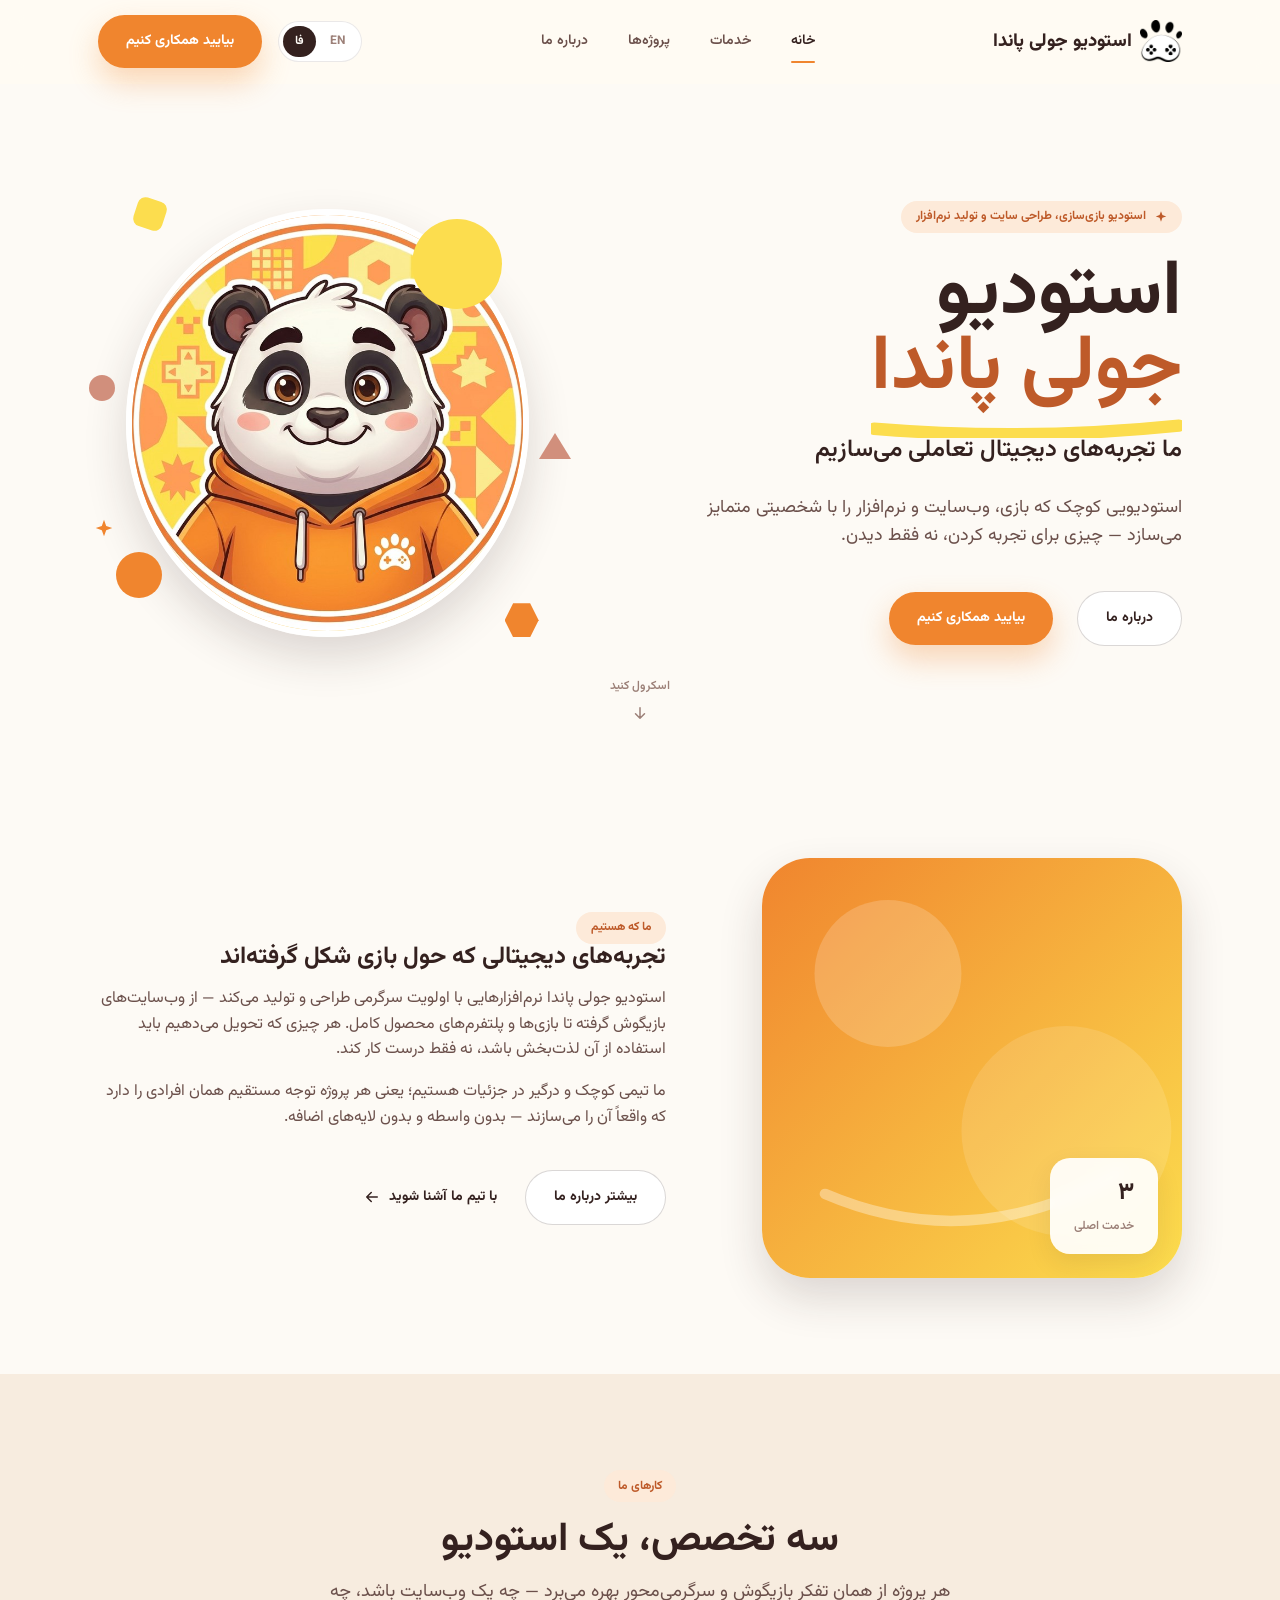
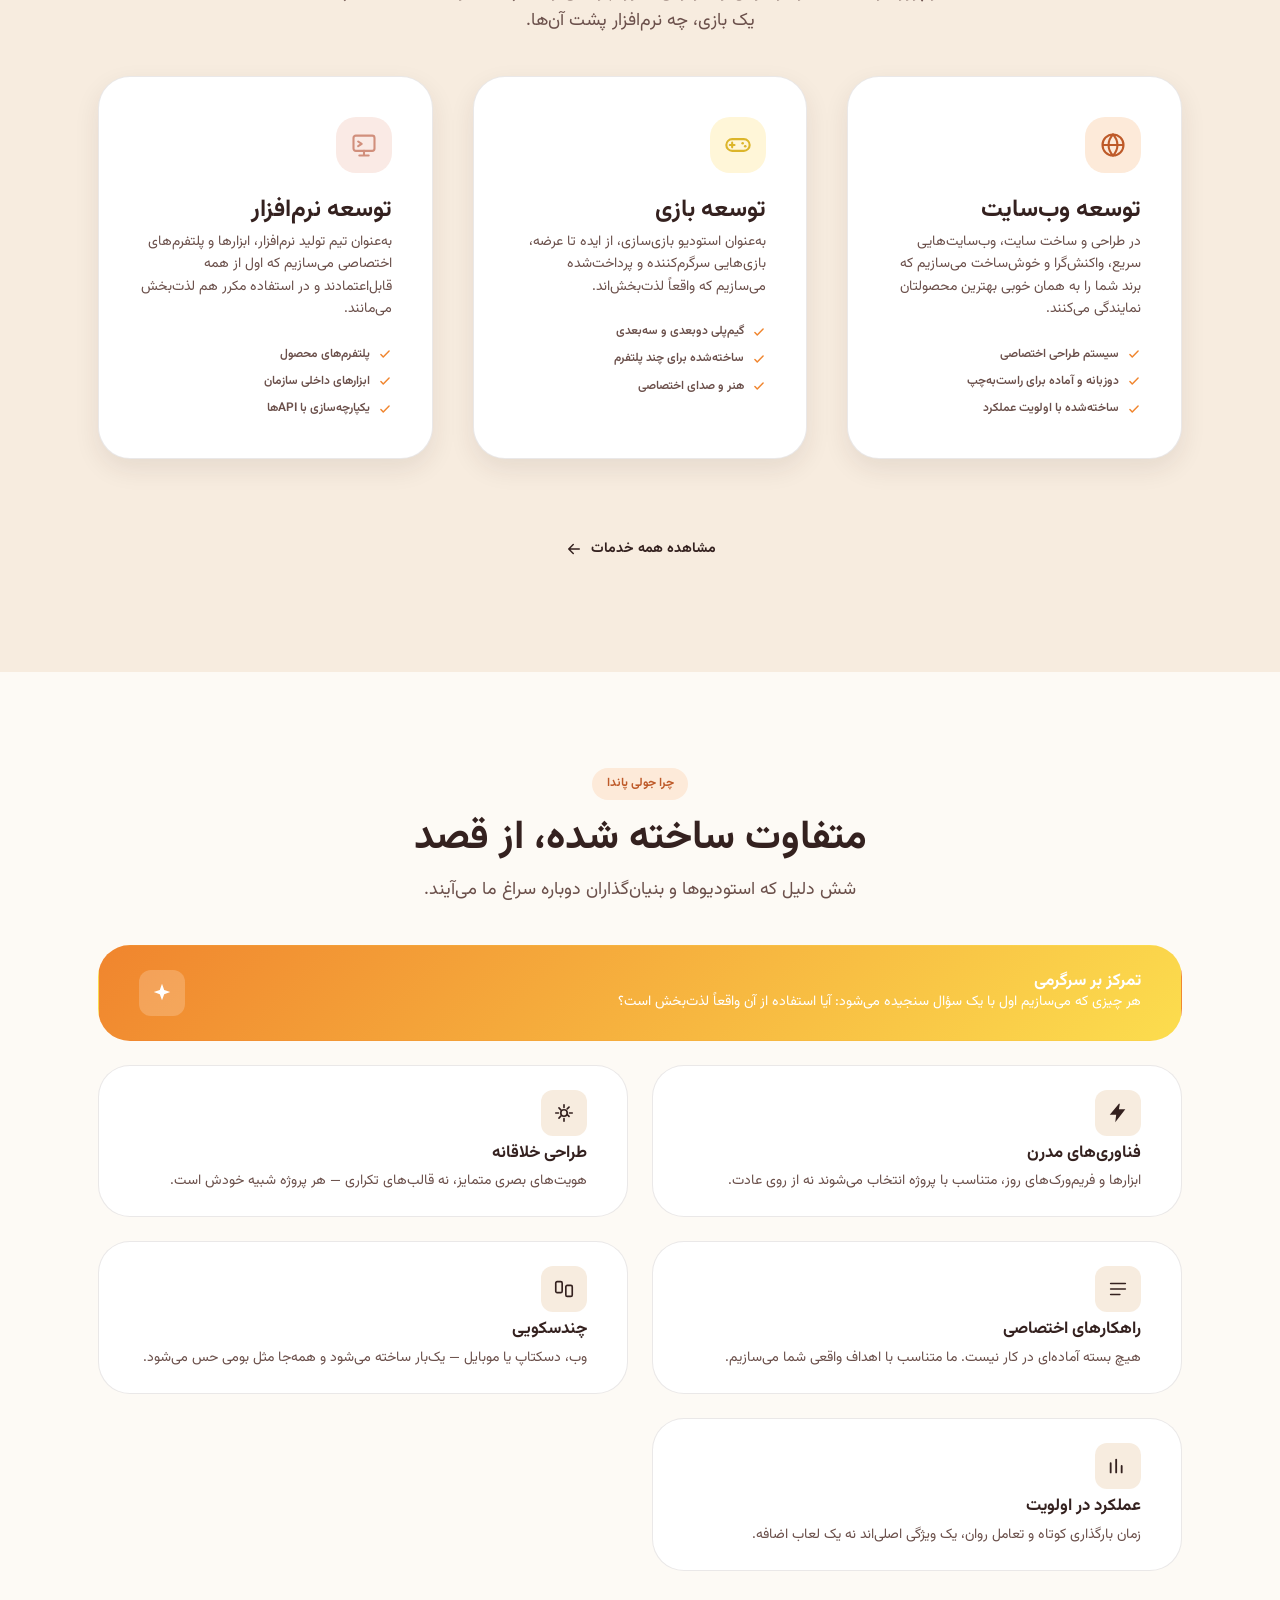
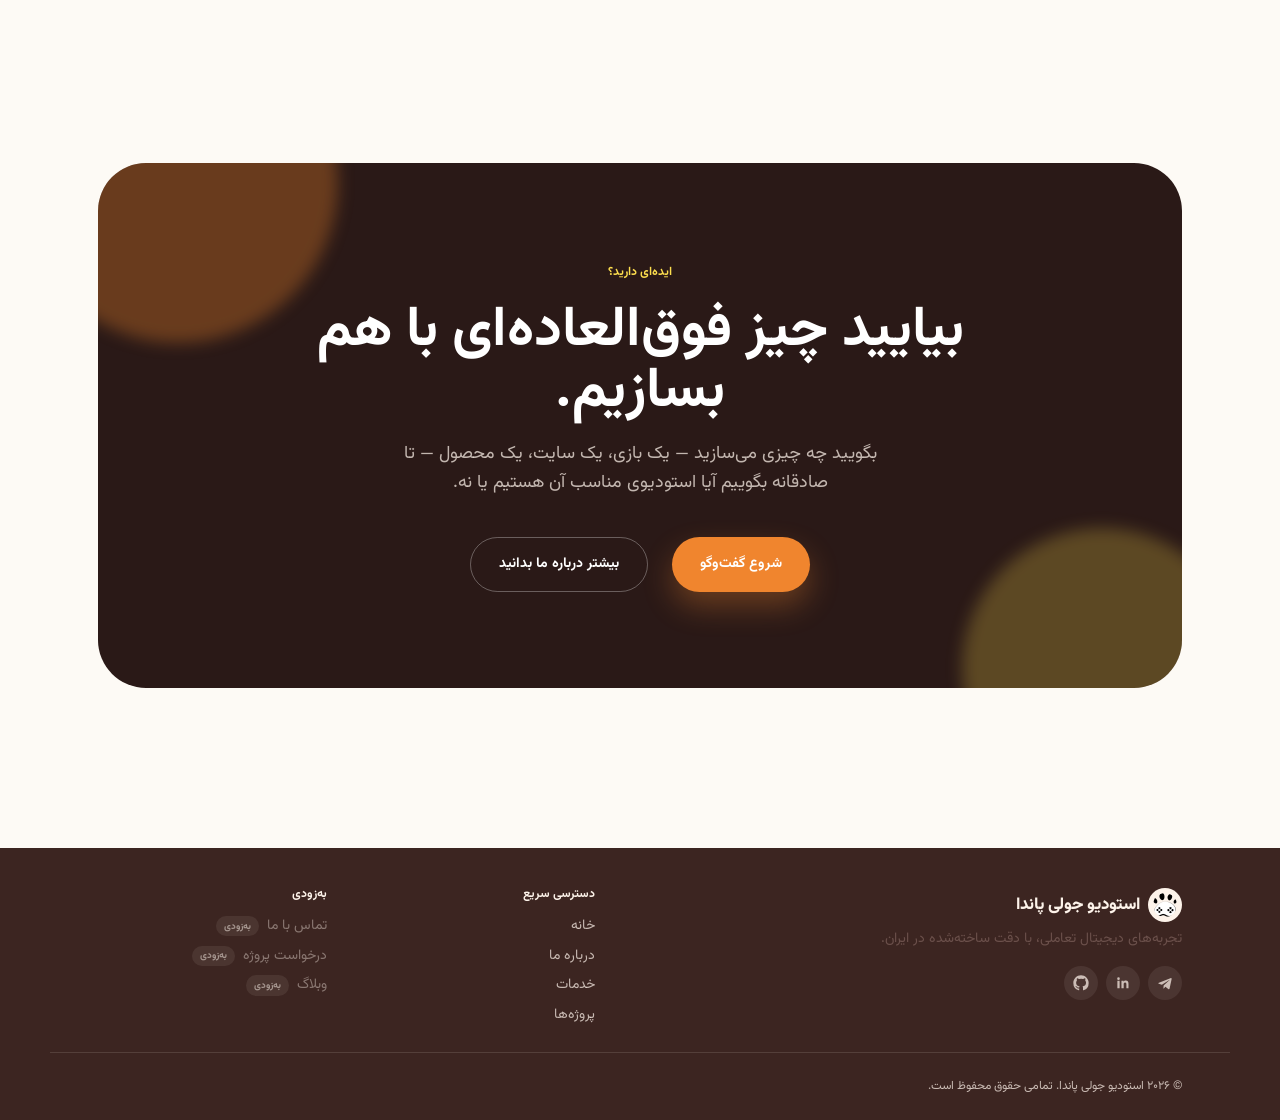
==== fa/index.html @ 194af4f0 "feat(seo): add crawlable Persian (/fa/) pages, bilingual keywords, and updated sitemap - Generate st" ====
<!DOCTYPE html>

<html dir="rtl" lang="fa">
<head>
<meta charset="utf-8"/>
<meta content="width=device-width, initial-scale=1.0" name="viewport"/>
<title>استودیو جولی پاندا — استودیو بازی‌سازی، طراحی سایت و تولید نرم‌افزار</title>
<meta content="استودیو جولی پاندا یک استودیوی خلاق بازی‌سازی و تولید نرم‌افزار است که بازی‌های HTML5، تبلیغات قابل‌بازی، وب‌سایت و نرم‌افزارهای سرگرمی‌محور می‌سازد." name="description"/>
<meta content="استودیو جولی پاندا, جولی پاندا, استودیو بازی‌سازی, طراحی سایت, ساخت سایت, تولید نرم‌افزار, تبلیغات قابل‌بازی, بازی‌های HTML5, نرم‌افزار سرگرمی, Jolly Panda Studio, Game Development Studio, Website Development, Software Development" name="keywords"/>
<meta content="#fffbf3" name="theme-color"/>
<meta content="index, follow, max-image-preview:large" name="robots"/>
<meta content="Jolly Panda Studio" name="author"/>
<!-- Open Graph -->
<meta content="استودیو جولی پاندا — استودیو بازی‌سازی، طراحی سایت و تولید نرم‌افزار" property="og:title"/>
<meta content="بازی‌های HTML5، تبلیغات قابل‌بازی، وب‌سایت و نرم‌افزارهای سرگرمی‌محور می‌سازیم." property="og:description"/>
<meta content="website" property="og:type"/>
<meta content="https://jollypanda.ir/fa/" property="og:url"/>
<meta content="Jolly Panda Studio" property="og:site_name"/>
<meta content="fa_IR" property="og:locale"/>
<meta content="en_US" property="og:locale:alternate"/>
<meta content="https://jollypanda.ir/assets/social/og-image.png" property="og:image"/>
<meta content="1200" property="og:image:width"/>
<meta content="630" property="og:image:height"/>
<meta content="استودیو جولی پاندا — بازی‌سازی، طراحی سایت و تولید نرم‌افزار" property="og:image:alt"/>
<!-- Twitter / X Card -->
<meta content="summary_large_image" name="twitter:card"/>
<meta content="استودیو جولی پاندا — استودیو بازی‌سازی، طراحی سایت و تولید نرم‌افزار" name="twitter:title"/>
<meta content="بازی‌های HTML5، تبلیغات قابل‌بازی، وب‌سایت و نرم‌افزارهای سرگرمی‌محور می‌سازیم." name="twitter:description"/>
<meta content="https://jollypanda.ir/assets/social/twitter-card.png" name="twitter:image"/>
<meta content="استودیو جولی پاندا — بازی‌سازی، طراحی سایت و تولید نرم‌افزار" name="twitter:image:alt"/>
<!-- Favicons — generated from the official brand icon (assets/logo/jolly-panda-paw-icon.png) -->
<link href="../assets/logo/favicon.ico" rel="icon" sizes="any"/>
<link href="../assets/logo/favicon.svg" rel="icon" type="image/svg+xml"/>
<link href="../assets/logo/favicon-32.png" rel="icon" sizes="32x32" type="image/png"/>
<link href="../assets/logo/favicon-16.png" rel="icon" sizes="16x16" type="image/png"/>
<link href="../assets/logo/apple-touch-icon-180.png" rel="apple-touch-icon"/>
<link href="../assets/logo/android-chrome-192x192.png" rel="icon" sizes="192x192" type="image/png"/>
<link href="../assets/logo/android-chrome-512x512.png" rel="icon" sizes="512x512" type="image/png"/>
<link href="../manifest.json" rel="manifest"/>
<meta content="/browserconfig.xml" name="msapplication-config"/>
<meta content="Jolly Panda" name="apple-mobile-web-app-title"/>
<meta content="yes" name="mobile-web-app-capable"/>
<link href="https://jollypanda.ir/fa/" rel="canonical"/><link href="https://jollypanda.ir/" hreflang="en" rel="alternate"/><link href="https://jollypanda.ir/fa/" hreflang="fa" rel="alternate"/><link href="https://jollypanda.ir/" hreflang="x-default" rel="alternate"/>
<!-- Fonts: Inter (Latin) + Vazirmatn (Persian) -->
<link href="https://fonts.googleapis.com" rel="preconnect"/>
<link crossorigin="" href="https://fonts.gstatic.com" rel="preconnect"/>
<link href="https://fonts.googleapis.com/css2?family=Inter:wght@400;500;600;700;800;900&amp;family=Vazirmatn:wght@400;500;600;700;800&amp;display=swap" rel="stylesheet"/>
<link href="../css/variables.css" rel="stylesheet"/>
<link href="../css/style.css" rel="stylesheet"/>
<link href="../css/responsive.css" rel="stylesheet"/>
<!-- Structured Data (JSON-LD) -->
<script type="application/ld+json">{
  "@context": "https://schema.org",
  "@graph": [
    {
      "@type": "Organization",
      "@id": "https://jollypanda.ir/#organization",
      "name": "Jolly Panda Studio",
      "alternateName": "Jolly Panda",
      "url": "https://jollypanda.ir/",
      "logo": {
        "@type": "ImageObject",
        "url": "https://jollypanda.ir/assets/logo/jolly-panda-paw-icon.png"
      },
      "image": "https://jollypanda.ir/assets/social/og-image.png",
      "description": "Jolly Panda Studio is a creative game development and software studio building HTML5 games, playable ads, websites and entertainment software.",
      "keywords": "Game Development Studio, Website Development, Software Development, HTML5 Games, Playable Ads, استودیو بازی‌سازی, تولید نرم‌افزار, طراحی سایت, ساخت سایت",
      "founder": {
        "@id": "https://jollypanda.ir/#founder"
      }
    },
    {
      "@type": "WebSite",
      "@id": "https://jollypanda.ir/#website",
      "url": "https://jollypanda.ir/",
      "name": "Jolly Panda Studio",
      "publisher": {
        "@id": "https://jollypanda.ir/#organization"
      },
      "inLanguage": [
        "en",
        "fa"
      ],
      "keywords": "Game Development Studio, Website Development, Software Development, استودیو بازی‌سازی, تولید نرم‌افزار, طراحی سایت"
    },
    {
      "@type": "Person",
      "@id": "https://jollypanda.ir/#founder",
      "name": "Usef Farahmand",
      "jobTitle": "CEO & Founder",
      "url": "https://www.useffarahmand.com",
      "sameAs": [
        "https://www.linkedin.com/in/useffarahmand/"
      ],
      "worksFor": {
        "@id": "https://jollypanda.ir/#organization"
      }
    },
    {
      "@type": "WebPage",
      "@id": "https://jollypanda.ir/fa/#webpage",
      "url": "https://jollypanda.ir/fa/",
      "name": "استودیو جولی پاندا — استودیو بازی‌سازی، طراحی سایت و تولید نرم‌افزار",
      "isPartOf": {
        "@id": "https://jollypanda.ir/#website"
      },
      "about": {
        "@id": "https://jollypanda.ir/#organization"
      },
      "inLanguage": "fa"
    },
    {
      "@type": "BreadcrumbList",
      "@id": "https://jollypanda.ir/fa/#breadcrumb",
      "itemListElement": [
        {
          "@type": "ListItem",
          "position": 1,
          "name": "خانه",
          "item": "https://jollypanda.ir/fa/"
        }
      ]
    }
  ]
}</script>
</head>
<body dir="rtl">
<a class="skip-link" data-i18n="nav.skip" href="#main">رفتن به محتوای اصلی</a>
<!-- ============ HEADER / NAV ============ -->
<header class="site-header" id="siteHeader">
<div class="container nav">
<a aria-label="Jolly Panda Studio home" class="brand" href="index.html">
<img alt="" class="brand__mark" height="42" src="../assets/logo/logo-nav-96.png" width="42"/>
<span data-i18n="brand.name">استودیو جولی پاندا</span>
</a>
<button aria-controls="navLinks" aria-expanded="false" aria-label="Toggle menu" class="nav-toggle" id="navToggle">
<span></span><span></span><span></span>
</button>
<nav class="nav__links" id="navLinks">
<a class="nav__link is-active" data-i18n="nav.home" href="index.html">خانه</a>
<a class="nav__link" data-i18n="nav.services" href="services.html">خدمات</a>
<a class="nav__link" data-i18n="nav.projects" href="projects.html">پروژه‌ها</a>
<a class="nav__link" data-i18n="nav.about" href="about.html">درباره ما</a>
<a class="btn btn-primary nav__mobile-cta" data-i18n="nav.cta" href="#cta">بیایید همکاری کنیم</a>
</nav>
<div class="nav__actions">
<div aria-label="Language switch" class="lang-switch" role="group">
<button class="lang-switch__btn" data-lang="en" type="button">EN</button>
<button class="lang-switch__btn" data-lang="fa" type="button">فا</button>
</div>
<a class="btn btn-primary" data-i18n="nav.cta" href="#cta">بیایید همکاری کنیم</a>
</div>
</div>
</header>
<main id="main">
<!-- ============ HERO ============ -->
<section class="hero" id="home">
<div class="container hero__grid">
<div class="hero__content" data-reveal="">
<span class="eyebrow hero__badge">
<svg aria-hidden="true" fill="none" height="14" viewbox="0 0 24 24" width="14"><path d="M12 2l2.4 6.6L21 11l-6.6 2.4L12 20l-2.4-6.6L3 11l6.6-2.4L12 2z" fill="currentColor"></path></svg>
<span data-i18n="hero.eyebrow">استودیو بازی‌سازی، طراحی سایت و تولید نرم‌افزار</span>
</span>
<h1 class="hero__title">
<span data-i18n="hero.title.line1">استودیو</span>
<span class="highlight">
<span data-i18n="hero.title.line2">جولی پاندا</span>
<svg aria-hidden="true" preserveaspectratio="none" viewbox="0 0 200 20">
<path d="M2 14 Q 100 22 198 12" fill="none" stroke="var(--color-yellow)" stroke-linecap="round" stroke-width="8"></path>
</svg>
</span>
</h1>
<p class="hero__subtitle" data-i18n="hero.subtitle">ما تجربه‌های دیجیتال تعاملی می‌سازیم</p>
<p class="hero__intro" data-i18n="hero.intro">استودیویی کوچک که بازی، وب‌سایت و نرم‌افزار را با شخصیتی متمایز می‌سازد — چیزی برای تجربه کردن، نه فقط دیدن.</p>
<div class="hero__actions">
<a class="btn btn-secondary" data-i18n="hero.ctaSecondary" href="about.html">درباره ما</a>
<a class="btn btn-primary" data-i18n="hero.ctaPrimary" href="#cta">بیایید همکاری کنیم</a>
</div>
</div>
<div aria-hidden="true" class="hero__stage">
<div class="hero__mascot-frame">
<img alt="" class="hero__mascot" fetchpriority="high" height="760" loading="eager" src="../assets/mascot/jolly-panda-mascot-hero.jpg" width="760"/>
</div>
<!-- Geometric confetti — the same square / triangle / hex / star
               vocabulary from the mascot badge's own backdrop, reused here
               instead of an invented abstract shape. -->
<span class="hero-shape hero-shape--1"></span>
<span class="hero-shape hero-shape--2"></span>
<span class="hero-shape hero-shape--3"></span>
<span class="hero-confetti hero-confetti--square"></span>
<span class="hero-confetti hero-confetti--hex"></span>
<span class="hero-confetti hero-confetti--triangle"></span>
<svg aria-hidden="true" class="hero-confetti hero-confetti--star" fill="none" viewbox="0 0 24 24">
<path d="M12 2l2.4 6.6L21 11l-6.6 2.4L12 20l-2.4-6.6L3 11l6.6-2.4L12 2z" fill="var(--color-orange)"></path>
</svg>
</div>
</div>
<div class="hero__scroll-cue">
<span data-i18n="hero.scroll">اسکرول کنید</span>
<svg class="icon" fill="none" viewbox="0 0 24 24"><path d="M12 5v14m0 0l-6-6m6 6l6-6" stroke="currentColor" stroke-linecap="round" stroke-linejoin="round" stroke-width="2"></path></svg>
</div>
</section>
<!-- ============ ABOUT PREVIEW ============ -->
<section class="section about-preview">
<div class="container about-preview__grid">
<div class="about-preview__visual" data-reveal="">
<svg aria-hidden="true" viewbox="0 0 400 400" xmlns="http://www.w3.org/2000/svg">
<circle cx="120" cy="110" fill="rgba(255,255,255,0.18)" r="70"></circle>
<circle cx="290" cy="260" fill="rgba(255,255,255,0.12)" r="100"></circle>
<path d="M60 320 Q 200 380 340 300" fill="none" stroke="rgba(255,255,255,0.35)" stroke-linecap="round" stroke-width="10"></path>
</svg>
<div class="about-preview__stat">
<strong data-i18n="aboutPreview.statNumber">۳</strong>
<span data-i18n="aboutPreview.statLabel">خدمت اصلی</span>
</div>
</div>
<div class="about-preview__body" data-reveal="">
<span class="eyebrow" data-i18n="aboutPreview.eyebrow">ما که هستیم</span>
<h2 class="section-heading section-heading--flush" data-i18n="aboutPreview.title">تجربه‌های دیجیتالی که حول بازی شکل گرفته‌اند</h2>
<p data-i18n="aboutPreview.body1">استودیو جولی پاندا نرم‌افزارهایی با اولویت سرگرمی طراحی و تولید می‌کند — از وب‌سایت‌های بازیگوش گرفته تا بازی‌ها و پلتفرم‌های محصول کامل. هر چیزی که تحویل می‌دهیم باید استفاده از آن لذت‌بخش باشد، نه فقط درست کار کند.</p>
<p data-i18n="aboutPreview.body2">ما تیمی کوچک و درگیر در جزئیات هستیم؛ یعنی هر پروژه توجه مستقیم همان افرادی را دارد که واقعاً آن را می‌سازند — بدون واسطه و بدون لایه‌های اضافه.</p>
<div class="about-preview__actions">
<a class="btn btn-secondary" data-i18n="aboutPreview.cta" href="about.html">بیشتر درباره ما</a>
<a class="btn btn-ghost" href="about.html#team">
<span data-i18n="aboutPreview.meetTeam">با تیم ما آشنا شوید</span>
<span aria-hidden="true" class="dir-icon">
<svg class="dir-icon__ltr" fill="none" viewbox="0 0 24 24"><path d="M5 12h14M13 6l6 6-6 6" stroke="currentColor" stroke-linecap="round" stroke-linejoin="round" stroke-width="2"></path></svg>
<svg class="dir-icon__rtl" fill="none" viewbox="0 0 24 24"><path d="M19 12H5M11 6l-6 6 6 6" stroke="currentColor" stroke-linecap="round" stroke-linejoin="round" stroke-width="2"></path></svg>
</span>
</a>
</div>
</div>
</div>
</section>
<!-- ============ SERVICES ============ -->
<section class="section section--alt" id="services">
<div class="container">
<div class="section-heading section-heading--center" data-reveal="">
<span class="eyebrow" data-i18n="services.eyebrow">کارهای ما</span>
<h2 data-i18n="services.title">سه تخصص، یک استودیو</h2>
<p data-i18n="services.subtitle">هر پروژه از همان تفکر بازیگوش و سرگرمی‌محور بهره می‌برد — چه یک وب‌سایت باشد، چه یک بازی، چه نرم‌افزار پشت آن‌ها.</p>
</div>
<div class="services__grid" data-reveal-group="">
<article class="service-card service-card--web">
<div class="service-card__icon">
<svg aria-hidden="true" fill="none" viewbox="0 0 24 24"><path d="M12 21a9 9 0 100-18 9 9 0 000 18z" stroke="currentColor" stroke-width="1.8"></path><path d="M3 12h18M12 3c2.5 2.6 3.8 5.7 3.8 9s-1.3 6.4-3.8 9c-2.5-2.6-3.8-5.7-3.8-9S9.5 5.6 12 3z" stroke="currentColor" stroke-width="1.8"></path></svg>
</div>
<h3 data-i18n="services.web.title">توسعه وب‌سایت</h3>
<p data-i18n="services.web.desc">در طراحی و ساخت سایت، وب‌سایت‌هایی سریع، واکنش‌گرا و خوش‌ساخت می‌سازیم که برند شما را به همان خوبی بهترین محصولتان نمایندگی می‌کنند.</p>
<ul class="service-card__list">
<li><svg fill="none" viewbox="0 0 24 24"><path d="M5 13l4 4L19 7" stroke="currentColor" stroke-linecap="round" stroke-linejoin="round" stroke-width="2.5"></path></svg><span data-i18n="services.web.point1">سیستم طراحی اختصاصی</span></li>
<li><svg fill="none" viewbox="0 0 24 24"><path d="M5 13l4 4L19 7" stroke="currentColor" stroke-linecap="round" stroke-linejoin="round" stroke-width="2.5"></path></svg><span data-i18n="services.web.point2">دوزبانه و آماده برای راست‌به‌چپ</span></li>
<li><svg fill="none" viewbox="0 0 24 24"><path d="M5 13l4 4L19 7" stroke="currentColor" stroke-linecap="round" stroke-linejoin="round" stroke-width="2.5"></path></svg><span data-i18n="services.web.point3">ساخته‌شده با اولویت عملکرد</span></li>
</ul>
</article>
<article class="service-card service-card--game">
<div class="service-card__icon">
<svg aria-hidden="true" fill="none" viewbox="0 0 24 24"><rect height="10" rx="5" stroke="currentColor" stroke-width="1.8" width="20" x="2" y="7"></rect><path d="M7 10v4M5 12h4" stroke="currentColor" stroke-linecap="round" stroke-width="1.8"></path><circle cx="16" cy="10.5" fill="currentColor" r="1.1"></circle><circle cx="18.2" cy="13" fill="currentColor" r="1.1"></circle></svg>
</div>
<h3 data-i18n="services.game.title">توسعه بازی</h3>
<p data-i18n="services.game.desc">به‌عنوان استودیو بازی‌سازی، از ایده تا عرضه، بازی‌هایی سرگرم‌کننده و پرداخت‌شده می‌سازیم که واقعاً لذت‌بخش‌اند.</p>
<ul class="service-card__list">
<li><svg fill="none" viewbox="0 0 24 24"><path d="M5 13l4 4L19 7" stroke="currentColor" stroke-linecap="round" stroke-linejoin="round" stroke-width="2.5"></path></svg><span data-i18n="services.game.point1">گیم‌پلی دوبعدی و سه‌بعدی</span></li>
<li><svg fill="none" viewbox="0 0 24 24"><path d="M5 13l4 4L19 7" stroke="currentColor" stroke-linecap="round" stroke-linejoin="round" stroke-width="2.5"></path></svg><span data-i18n="services.game.point2">ساخته‌شده برای چند پلتفرم</span></li>
<li><svg fill="none" viewbox="0 0 24 24"><path d="M5 13l4 4L19 7" stroke="currentColor" stroke-linecap="round" stroke-linejoin="round" stroke-width="2.5"></path></svg><span data-i18n="services.game.point3">هنر و صدای اختصاصی</span></li>
</ul>
</article>
<article class="service-card service-card--software">
<div class="service-card__icon">
<svg aria-hidden="true" fill="none" viewbox="0 0 24 24"><rect height="13" rx="2" stroke="currentColor" stroke-width="1.8" width="18" x="3" y="4"></rect><path d="M8 21h8M12 17v4" stroke="currentColor" stroke-linecap="round" stroke-width="1.8"></path><path d="M7 9l3 2-3 2" stroke="currentColor" stroke-linecap="round" stroke-linejoin="round" stroke-width="1.8"></path></svg>
</div>
<h3 data-i18n="services.software.title">توسعه نرم‌افزار</h3>
<p data-i18n="services.software.desc">به‌عنوان تیم تولید نرم‌افزار، ابزارها و پلتفرم‌های اختصاصی می‌سازیم که اول از همه قابل‌اعتمادند و در استفاده مکرر هم لذت‌بخش می‌مانند.</p>
<ul class="service-card__list">
<li><svg fill="none" viewbox="0 0 24 24"><path d="M5 13l4 4L19 7" stroke="currentColor" stroke-linecap="round" stroke-linejoin="round" stroke-width="2.5"></path></svg><span data-i18n="services.software.point1">پلتفرم‌های محصول</span></li>
<li><svg fill="none" viewbox="0 0 24 24"><path d="M5 13l4 4L19 7" stroke="currentColor" stroke-linecap="round" stroke-linejoin="round" stroke-width="2.5"></path></svg><span data-i18n="services.software.point2">ابزارهای داخلی سازمان</span></li>
<li><svg fill="none" viewbox="0 0 24 24"><path d="M5 13l4 4L19 7" stroke="currentColor" stroke-linecap="round" stroke-linejoin="round" stroke-width="2.5"></path></svg><span data-i18n="services.software.point3">یکپارچه‌سازی با APIها</span></li>
</ul>
</article>
</div>
<div class="services__viewall" data-reveal="">
<a class="btn btn-ghost" href="services.html">
<span data-i18n="services.viewAll">مشاهده همه خدمات</span>
<span aria-hidden="true" class="dir-icon">
<svg class="dir-icon__ltr" fill="none" viewbox="0 0 24 24"><path d="M5 12h14M13 6l6 6-6 6" stroke="currentColor" stroke-linecap="round" stroke-linejoin="round" stroke-width="2"></path></svg>
<svg class="dir-icon__rtl" fill="none" viewbox="0 0 24 24"><path d="M19 12H5M11 6l-6 6 6 6" stroke="currentColor" stroke-linecap="round" stroke-linejoin="round" stroke-width="2"></path></svg>
</span>
</a>
</div>
</div>
</section>
<!-- ============ WHY CHOOSE US ============ -->
<section class="section">
<div class="container">
<div class="section-heading section-heading--center" data-reveal="">
<span class="eyebrow" data-i18n="why.eyebrow">چرا جولی پاندا</span>
<h2 data-i18n="why.title">متفاوت ساخته شده، از قصد</h2>
<p data-i18n="why.subtitle">شش دلیل که استودیوها و بنیان‌گذاران دوباره سراغ ما می‌آیند.</p>
</div>
<div class="bento" data-reveal-group="">
<div class="bento-card bento-card--wide bento-card--accent">
<div class="bento-card__text">
<h3 data-i18n="why.entertainment.title">تمرکز بر سرگرمی</h3>
<p data-i18n="why.entertainment.desc">هر چیزی که می‌سازیم اول با یک سؤال سنجیده می‌شود: آیا استفاده از آن واقعاً لذت‌بخش است؟</p>
</div>
<div class="bento-card__icon">
<svg fill="none" viewbox="0 0 24 24"><path d="M12 2l2.4 6.6L21 11l-6.6 2.4L12 20l-2.4-6.6L3 11l6.6-2.4L12 2z" fill="currentColor"></path></svg>
</div>
</div>
<div class="bento-card">
<div class="bento-card__icon">
<svg fill="none" viewbox="0 0 24 24"><path d="M13 2L3 14h7l-1 8 11-14h-7l1-6z" fill="currentColor"></path></svg>
</div>
<h3 data-i18n="why.modern.title">فناوری‌های مدرن</h3>
<p data-i18n="why.modern.desc">ابزارها و فریم‌ورک‌های روز، متناسب با پروژه انتخاب می‌شوند نه از روی عادت.</p>
</div>
<div class="bento-card">
<div class="bento-card__icon">
<svg fill="none" viewbox="0 0 24 24"><path d="M12 3v3m0 12v3m9-9h-3M6 12H3m14.5-6.5l-2 2M8.5 15.5l-2 2m11-1.9l-2-2M8.5 8.5l-2-2" stroke="currentColor" stroke-linecap="round" stroke-width="1.8"></path><circle cx="12" cy="12" r="3.5" stroke="currentColor" stroke-width="1.8"></circle></svg>
</div>
<h3 data-i18n="why.creative.title">طراحی خلاقانه</h3>
<p data-i18n="why.creative.desc">هویت‌های بصری متمایز، نه قالب‌های تکراری — هر پروژه شبیه خودش است.</p>
</div>
<div class="bento-card">
<div class="bento-card__icon">
<svg fill="none" viewbox="0 0 24 24"><path d="M4 6h16M4 12h16M4 18h10" stroke="currentColor" stroke-linecap="round" stroke-width="1.8"></path></svg>
</div>
<h3 data-i18n="why.custom.title">راهکارهای اختصاصی</h3>
<p data-i18n="why.custom.desc">هیچ بسته آماده‌ای در کار نیست. ما متناسب با اهداف واقعی شما می‌سازیم.</p>
</div>
<div class="bento-card">
<div class="bento-card__icon">
<svg fill="none" viewbox="0 0 24 24"><rect height="12" rx="1.5" stroke="currentColor" stroke-width="1.8" width="7" x="3" y="4"></rect><rect height="12" rx="1.5" stroke="currentColor" stroke-width="1.8" width="7" x="14" y="8"></rect></svg>
</div>
<h3 data-i18n="why.crossplatform.title">چندسکویی</h3>
<p data-i18n="why.crossplatform.desc">وب، دسکتاپ یا موبایل — یک‌بار ساخته می‌شود و همه‌جا مثل بومی حس می‌شود.</p>
</div>
<div class="bento-card">
<div class="bento-card__icon">
<svg fill="none" viewbox="0 0 24 24"><path d="M4 19V9m6 10V5m6 14v-7" stroke="currentColor" stroke-linecap="round" stroke-width="2"></path></svg>
</div>
<h3 data-i18n="why.performance.title">عملکرد در اولویت</h3>
<p data-i18n="why.performance.desc">زمان بارگذاری کوتاه و تعامل روان، یک ویژگی اصلی‌اند نه یک لعاب اضافه.</p>
</div>
</div>
</div>
</section>
<!-- ============ CTA ============ -->
<section class="section" id="cta">
<div class="container">
<div class="cta" data-reveal="">
<span class="cta__eyebrow" data-i18n="cta.eyebrow">ایده‌ای دارید؟</span>
<h2 data-i18n="cta.title">بیایید چیز فوق‌العاده‌ای با هم بسازیم.</h2>
<p data-i18n="cta.subtitle">بگویید چه چیزی می‌سازید — یک بازی، یک سایت، یک محصول — تا صادقانه بگوییم آیا استودیوی مناسب آن هستیم یا نه.</p>
<div class="cta__actions">
<a class="btn btn-primary" data-i18n="cta.primary" href="mailto:hello@jollypanda.ir">شروع گفت‌وگو</a>
<a class="btn btn-secondary" data-i18n="cta.secondary" href="about.html">بیشتر درباره ما بدانید</a>
</div>
</div>
</div>
</section>
</main>
<!-- ============ FOOTER ============ -->
<footer class="site-footer">
<div class="container site-footer__top">
<div class="site-footer__brand">
<a class="site-footer__logo" href="index.html">
<img alt="" class="site-footer__mark" height="34" src="../assets/logo/logo-nav-96.png" width="34"/>
<span data-i18n="brand.name">استودیو جولی پاندا</span>
</a>
<p class="site-footer__tagline" data-i18n="footer.tagline">تجربه‌های دیجیتال تعاملی، با دقت ساخته‌شده در ایران.</p>
<div class="site-footer__social">
<a aria-label="Jolly Panda Studio on Telegram" class="site-footer__social-link" href="https://t.me/UsefGameLab" rel="noopener noreferrer" target="_blank">
<svg aria-hidden="true" fill="none" viewbox="0 0 24 24"><path d="M21 4.5L2.9 11.6c-1.2.5-1.2 1.2-.2 1.5l4.6 1.4 10.6-6.7c.5-.3 1-.1.6.2l-8.6 7.8h0l-.3 4.6c.4 0 .6-.2.9-.5l2.2-2.1 4.6 3.4c.8.5 1.4.2 1.6-.8l3-14.2c.3-1.3-.5-1.9-1.5-1.7z" fill="currentColor"></path></svg>
</a>
<a aria-label="Jolly Panda Studio on LinkedIn" class="site-footer__social-link" href="https://www.linkedin.com/company/jolly-panda" rel="noopener noreferrer" target="_blank">
<svg aria-hidden="true" fill="none" viewbox="0 0 24 24"><path d="M6.94 8.5H3.56V20h3.38V8.5zM5.25 3.5a1.96 1.96 0 100 3.92 1.96 1.96 0 000-3.92zM20.44 20h-3.37v-5.6c0-1.34-.02-3.06-1.87-3.06-1.87 0-2.16 1.46-2.16 2.96V20H9.68V8.5h3.24v1.57h.05c.45-.86 1.56-1.76 3.2-1.76 3.43 0 4.06 2.25 4.06 5.18V20z" fill="currentColor"></path></svg>
</a>
<a aria-label="Jolly Panda Studio on GitHub" class="site-footer__social-link" href="https://github.com/Jolly-Panda-Works" rel="noopener noreferrer" target="_blank">
<svg aria-hidden="true" fill="none" viewbox="0 0 24 24"><path d="M12 .5C5.65.5.5 5.65.5 12a11.5 11.5 0 008 10.94c.58.11.79-.25.79-.56v-2.17c-3.25.71-3.94-1.39-3.94-1.39-.53-1.34-1.3-1.7-1.3-1.7-1.06-.72.08-.71.08-.71 1.17.08 1.79 1.2 1.79 1.2 1.04 1.78 2.73 1.27 3.39.97.11-.75.41-1.27.74-1.56-2.6-.3-5.34-1.3-5.34-5.78 0-1.28.46-2.33 1.2-3.15-.12-.3-.52-1.52.11-3.17 0 0 .98-.31 3.2 1.2a11.1 11.1 0 015.82 0c2.22-1.51 3.2-1.2 3.2-1.2.63 1.65.23 2.87.11 3.17.75.82 1.2 1.87 1.2 3.15 0 4.49-2.74 5.48-5.35 5.77.42.36.8 1.08.8 2.18v3.23c0 .31.21.67.8.56A11.5 11.5 0 0023.5 12C23.5 5.65 18.35.5 12 .5z" fill="currentColor"></path></svg>
</a>
</div>
</div>
<nav aria-label="Footer navigation" class="site-footer__nav">
<div class="site-footer__group">
<h3 class="site-footer__heading" data-i18n="footer.nav.title">دسترسی سریع</h3>
<ul class="site-footer__list">
<li><a class="site-footer__link" data-i18n="nav.home" href="index.html">خانه</a></li>
<li><a class="site-footer__link" data-i18n="nav.about" href="about.html">درباره ما</a></li>
<li><a class="site-footer__link" data-i18n="nav.services" href="services.html">خدمات</a></li>
<li><a class="site-footer__link" data-i18n="nav.projects" href="projects.html">پروژه‌ها</a></li>
</ul>
</div>
<div class="site-footer__group">
<h3 class="site-footer__heading" data-i18n="footer.soon.title">به‌زودی</h3>
<ul class="site-footer__list">
<li>
<span class="site-footer__soon">
<span data-i18n="footer.soon.contact">تماس با ما</span>
<span class="site-footer__badge" data-i18n="footer.soon.badge">به‌زودی</span>
</span>
</li>
<li>
<span class="site-footer__soon">
<span data-i18n="footer.soon.projectRequest">درخواست پروژه</span>
<span class="site-footer__badge" data-i18n="footer.soon.badge">به‌زودی</span>
</span>
</li>
<li>
<span class="site-footer__soon">
<span data-i18n="footer.soon.blog">وبلاگ</span>
<span class="site-footer__badge" data-i18n="footer.soon.badge">به‌زودی</span>
</span>
</li>
</ul>
</div>
</nav>
</div>
<div class="site-footer__bottom">
<div class="container">
<p class="site-footer__copyright" data-i18n="footer.copyright">© ۲۰۲۶ استودیو جولی پاندا. تمامی حقوق محفوظ است.</p>
</div>
</div>
</footer>
<script defer="" src="../js/language.js"></script>
<script defer="" src="../js/animations.js"></script>
<script defer="" src="../js/app.js"></script>
<!-- Vercel Web Analytics -->
<script defer="" src="https://cdn.vercel-insights.com/v1/script.js"></script>
</body>
</html>
---- css/variables.css ----
/* ==========================================================================
   Jolly Panda Studio — Design Tokens
   Every color, radius, shadow, spacing and type value used across the site
   is declared here as a CSS Custom Property. Nothing below should be
   hard-coded anywhere else in the codebase.

   COLOR SOURCE: every color below was sampled directly from the official
   mascot artwork (assets/mascot/jolly-panda-mascot.jpeg) via k-means /
   channel-filtered pixel extraction — nothing here is an invented or
   generic palette:
     - Panda Orange   #f0852e  → the hoodie (primary brand color)
     - Ember Orange    #be5a29  → hoodie shadow folds (hover / dark state)
     - Bamboo Yellow  #fcdd4e  → the badge's geometric backdrop
     - Blush Rose     #ebbeb1  → the mascot's cheek blush
     - Panda Ink      #362122  → the fur outline / eyes / nose
     - Warm Cream     #f0e6d9  → the mascot's white fur, warmed
   ========================================================================== */

:root {
  /* ---------- Color: Surfaces (from the mascot's cream fur) ---------- */
  --color-paper: #fdfaf5;        /* primary background */
  --color-paper-alt: #f7ecdf;    /* alternating section background */
  --color-surface: #ffffff;      /* card surfaces */
  --color-surface-tint: #f6ece1; /* subtle surface on paper-alt sections */

  /* ---------- Color: Ink (from the mascot's outline / eyes) ---------- */
  --color-ink: #34211f;          /* headings / high emphasis text */
  --color-ink-soft: #6b504b;     /* body copy */
  --color-ink-faint: #9c8078;    /* captions, meta */
  --color-border: rgba(52, 33, 31, 0.1);
  --color-border-strong: rgba(52, 33, 31, 0.18);

  /* ---------- Color: Panda Orange (primary — the hoodie) ---------- */
  --color-orange: #f0852e;
  --color-orange-dark: #be5a29;
  --color-orange-light: #fdead9;

  /* ---------- Color: Bamboo Yellow (secondary — the badge backdrop) ---------- */
  --color-yellow: #fcdd4e;
  --color-yellow-dark: #dcb52a;
  --color-yellow-light: #fff6d8;

  /* ---------- Color: Blush Rose (accent — the cheek blush) ---------- */
  --color-blush: #ebbeb1;
  --color-blush-dark: #d18f7c;
  --color-blush-light: #faeae5;

  /* ---------- Color: Warm Taupe (neutral accent — fur shading) ---------- */
  --color-taupe: #d3b5a8;
  --color-taupe-dark: #a9877a;
  --color-taupe-light: #f2e6de;

  /* ---------- Gradients (used sparingly — one signature moment only) ---------- */
  --gradient-brand: linear-gradient(135deg, var(--color-orange) 0%, var(--color-yellow) 100%);
  --gradient-ink: linear-gradient(180deg, #3c2521 0%, #2a1917 100%);

  /* ---------- Shadows (warm-tinted, matching the ink color) ---------- */
  --shadow-xs: 0 2px 6px rgba(52, 33, 31, 0.07);
  --shadow-soft: 0 10px 26px rgba(52, 33, 31, 0.09);
  --shadow-lift: 0 20px 44px rgba(52, 33, 31, 0.16);
  --shadow-orange: 0 14px 30px rgba(240, 133, 46, 0.32);
  --shadow-yellow: 0 14px 30px rgba(252, 221, 78, 0.35);

  /* ---------- Radii ---------- */
  --radius-sm: 12px;
  --radius-md: 20px;
  --radius-lg: 32px;
  --radius-xl: 48px;
  --radius-full: 999px;

  /* ---------- Spacing scale ---------- */
  --space-3xs: 0.25rem;
  --space-2xs: 0.5rem;
  --space-xs: 0.75rem;
  --space-sm: 1rem;
  --space-md: 1.5rem;
  --space-lg: 2.5rem;
  --space-xl: 4rem;
  --space-2xl: 6rem;
  --space-3xl: 9rem;

  /* ---------- Layout ---------- */
  --container-max: 1180px;
  --container-pad: clamp(1.25rem, 4vw, 3rem);
  --nav-height: 84px;

  /* ---------- Typography ---------- */
  --font-en: 'Inter', -apple-system, BlinkMacSystemFont, 'Segoe UI', sans-serif;
  --font-fa: 'Vazirmatn', 'Inter', Tahoma, sans-serif;

  --fs-display: clamp(2.75rem, 6vw, 5rem);
  --fs-h1: clamp(2.25rem, 4.4vw, 3.5rem);
  --fs-h2: clamp(1.75rem, 3.2vw, 2.5rem);
  --fs-h3: clamp(1.25rem, 2vw, 1.5rem);
  --fs-lead: clamp(1.05rem, 1.4vw, 1.25rem);
  --fs-body: 1rem;
  --fs-small: 0.875rem;
  --fs-tiny: 0.75rem;

  --lh-tight: 1.1;
  --lh-snug: 1.3;
  --lh-normal: 1.6;

  /* ---------- Motion ---------- */
  --ease-bounce: cubic-bezier(0.34, 1.56, 0.64, 1);
  --ease-out: cubic-bezier(0.16, 1, 0.3, 1);
  --duration-fast: 180ms;
  --duration-base: 320ms;
  --duration-slow: 600ms;

  /* ---------- Z-index scale ---------- */
  --z-nav: 100;
  --z-menu: 200;
  --z-modal: 300;
}

/* Dark surface used behind footer / CTA — a deep tint of the mascot's own
   ink color, so the "night" mode still reads as part of the same brand
   rather than a generic near-black. */
:root {
  --color-night: #2a1917;
  --color-night-soft: #3c2521;
  --color-on-night: #fdf3ea;
  --color-on-night-soft: rgba(253, 243, 234, 0.72);
}
---- css/style.css ----
/* ==========================================================================
   Jolly Panda Studio — Core Stylesheet
   Structure:
   1. Reset & base
   2. Typography
   3. Layout primitives
   4. Navigation
   5. Buttons
   6. Hero
   7. About preview
   8. Services
   9. Why choose us (bento grid)
   10. CTA
   11. Footer
   12. About page specific
   13. Utilities & animation classes
   ========================================================================== */

/* ---------- 1. Reset & base ---------- */
*,
*::before,
*::after {
  box-sizing: border-box;
  margin: 0;
  padding: 0;
}

html {
  scroll-behavior: smooth;
  -webkit-text-size-adjust: 100%;
}

@media (prefers-reduced-motion: reduce) {
  html {
    scroll-behavior: auto;
  }
  *,
  *::before,
  *::after {
    animation-duration: 0.001ms !important;
    animation-iteration-count: 1 !important;
    transition-duration: 0.001ms !important;
    scroll-behavior: auto !important;
  }
}

body {
  font-family: var(--font-en);
  background-color: var(--color-paper);
  color: var(--color-ink);
  line-height: var(--lh-normal);
  overflow-x: hidden;
  -webkit-font-smoothing: antialiased;
}

html[lang="fa"] body,
body[dir="rtl"] {
  font-family: var(--font-fa);
}

img,
svg {
  display: block;
  max-width: 100%;
}

a {
  color: inherit;
  text-decoration: none;
}

ul {
  list-style: none;
}

button {
  font: inherit;
  color: inherit;
  background: none;
  border: none;
  cursor: pointer;
}

input,
textarea {
  font: inherit;
}

/* Visible focus states everywhere — accessibility first */
:focus-visible {
  outline: 3px solid var(--color-orange-dark);
  outline-offset: 3px;
  border-radius: var(--radius-sm);
}

/* Skip link for keyboard users */
.skip-link {
  position: absolute;
  top: -100px;
  left: var(--space-sm);
  background: var(--color-ink);
  color: var(--color-paper);
  padding: var(--space-xs) var(--space-sm);
  border-radius: var(--radius-sm);
  z-index: var(--z-modal);
  transition: top var(--duration-fast) var(--ease-out);
}

.skip-link:focus {
  top: var(--space-sm);
}

/* ---------- 2. Typography ---------- */
h1,
h2,
h3,
h4 {
  color: var(--color-ink);
  line-height: var(--lh-tight);
  font-weight: 800;
  letter-spacing: -0.02em;
}

html[lang="fa"] h1,
html[lang="fa"] h2,
html[lang="fa"] h3,
html[lang="fa"] h4 {
  letter-spacing: 0; /* tracking looks wrong on Persian glyphs */
  font-weight: 700;
}

p {
  color: var(--color-ink-soft);
}

.eyebrow {
  display: inline-flex;
  align-items: center;
  gap: var(--space-2xs);
  font-size: var(--fs-tiny);
  font-weight: 700;
  letter-spacing: 0.12em;
  text-transform: uppercase;
  color: var(--color-orange-dark);
  background: var(--color-orange-light);
  padding: 0.4rem 0.9rem;
  border-radius: var(--radius-full);
}

html[lang="fa"] .eyebrow {
  letter-spacing: 0;
  text-transform: none;
}

.section-heading {
  max-width: 640px;
  margin-inline: 0;
  margin-bottom: var(--space-lg);
}

.section-heading--center {
  margin-inline: auto;
  text-align: center;
}

.section-heading--flush {
  margin-bottom: 0;
}

.section-heading h2 {
  font-size: var(--fs-h2);
  margin-top: var(--space-sm);
}

.section-heading p {
  font-size: var(--fs-lead);
  margin-top: var(--space-sm);
}

/* ---------- 3. Layout primitives ---------- */
.container {
  width: 100%;
  max-width: var(--container-max);
  margin-inline: auto;
  padding-inline: var(--container-pad);
}

.section {
  padding-block: var(--space-2xl);
  position: relative;
}

.section--alt {
  background-color: var(--color-paper-alt);
}

.section--tight {
  padding-block: var(--space-xl);
}

main {
  display: block;
}

/* ---------- 4. Navigation ---------- */
.site-header {
  position: fixed;
  inset-inline: 0;
  top: 0;
  height: var(--nav-height);
  z-index: var(--z-nav);
  display: flex;
  align-items: center;
  background: rgba(255, 251, 243, 0.78);
  backdrop-filter: blur(14px);
  -webkit-backdrop-filter: blur(14px);
  border-bottom: 1px solid transparent;
  transition: border-color var(--duration-base) var(--ease-out),
    box-shadow var(--duration-base) var(--ease-out);
}

.site-header.is-scrolled {
  border-bottom-color: var(--color-border);
  box-shadow: var(--shadow-xs);
}

.nav {
  display: flex;
  align-items: center;
  justify-content: space-between;
  width: 100%;
}

.brand {
  display: flex;
  align-items: center;
  gap: var(--space-2xs);
  font-weight: 800;
  font-size: 1.15rem;
  color: var(--color-ink);
}

.brand__mark {
  width: 42px;
  height: 42px;
  object-fit: contain;
}

.nav__links {
  display: flex;
  align-items: center;
  gap: var(--space-lg);
}

.nav__link {
  position: relative;
  font-weight: 600;
  font-size: var(--fs-small);
  color: var(--color-ink-soft);
  padding-block: var(--space-2xs);
  transition: color var(--duration-fast) var(--ease-out);
}

.nav__link::after {
  content: "";
  position: absolute;
  left: 0;
  right: 100%;
  bottom: -2px;
  height: 2px;
  background: var(--color-orange);
  border-radius: var(--radius-full);
  transition: right var(--duration-base) var(--ease-out);
}

.nav__link:hover,
.nav__link.is-active {
  color: var(--color-ink);
}

.nav__link:hover::after,
.nav__link.is-active::after {
  right: 0;
}

.nav__actions {
  display: flex;
  align-items: center;
  gap: var(--space-sm);
}

.lang-switch {
  display: flex;
  align-items: center;
  background: var(--color-surface);
  border: 1px solid var(--color-border);
  border-radius: var(--radius-full);
  padding: 4px;
  gap: 2px;
}

.lang-switch__btn {
  padding: 0.4rem 0.75rem;
  border-radius: var(--radius-full);
  font-size: var(--fs-tiny);
  font-weight: 700;
  color: var(--color-ink-faint);
  transition: background var(--duration-fast) var(--ease-out),
    color var(--duration-fast) var(--ease-out);
}

.lang-switch__btn.is-active {
  background: var(--color-ink);
  color: var(--color-paper);
}

.nav-toggle {
  display: none;
  flex-direction: column;
  justify-content: center;
  gap: 5px;
  width: 42px;
  height: 42px;
  border-radius: var(--radius-sm);
}

.nav-toggle span {
  display: block;
  width: 22px;
  height: 2px;
  background: var(--color-ink);
  border-radius: var(--radius-full);
  transition: transform var(--duration-base) var(--ease-bounce),
    opacity var(--duration-fast) var(--ease-out);
}

.nav-toggle[aria-expanded="true"] span:nth-child(1) {
  transform: translateY(7px) rotate(45deg);
}

.nav-toggle[aria-expanded="true"] span:nth-child(2) {
  opacity: 0;
}

.nav-toggle[aria-expanded="true"] span:nth-child(3) {
  transform: translateY(-7px) rotate(-45deg);
}

/* ---------- 5. Buttons ---------- */
.btn {
  display: inline-flex;
  align-items: center;
  justify-content: center;
  gap: var(--space-2xs);
  padding: 0.95rem 1.75rem;
  border-radius: var(--radius-full);
  font-weight: 700;
  font-size: var(--fs-small);
  white-space: nowrap;
  transition: transform var(--duration-base) var(--ease-bounce),
    box-shadow var(--duration-base) var(--ease-out),
    background var(--duration-fast) var(--ease-out);
}

.btn:hover {
  transform: translateY(-3px);
}

.btn:active {
  transform: translateY(-1px) scale(0.98);
}

.btn-primary {
  background: var(--color-orange);
  color: #fff;
  box-shadow: var(--shadow-orange);
}

.btn-primary:hover {
  background: var(--color-orange-dark);
}

.btn-secondary {
  background: var(--color-surface);
  color: var(--color-ink);
  border: 1.5px solid var(--color-border-strong);
}

.btn-secondary:hover {
  border-color: var(--color-ink);
  box-shadow: var(--shadow-soft);
}

.btn-ghost {
  color: var(--color-ink);
  padding-inline: 0.25rem;
}

.btn-ghost .dir-icon {
  transition: transform var(--duration-base) var(--ease-bounce);
}

.btn-ghost:hover .dir-icon {
  transform: translateX(4px);
}

html[dir="rtl"] .btn-ghost:hover .dir-icon {
  transform: translateX(-4px);
}

.btn .icon {
  width: 18px;
  height: 18px;
}

/* ---------- Direction-aware icons ----------
   THE site-wide standard for any directional indicator: arrows, "read
   more" / "learn more" / "view details" affordances, breadcrumbs,
   pagination, carousel controls, etc. Two SVG paths are authored
   explicitly — one that reads correctly in LTR, one that reads
   correctly in RTL — and CSS shows only the one matching the page's
   current direction. Nothing is transformed, rotated, scaleX-flipped,
   or mirrored: each variant is a real, separately-drawn icon.

   Usage — wrap both variants in a single .dir-icon element:
     <span class="dir-icon" aria-hidden="true">
       <svg class="dir-icon__ltr" ...>...points toward reading-end...</svg>
       <svg class="dir-icon__rtl" ...>...redrawn, points the other way...</svg>
     </span>
   This works identically whether the markup is static HTML or built at
   runtime via createElement/innerHTML (see js/team.js), and needs no
   JavaScript — the correct icon is selected purely by the CSS below
   reacting to html[dir]. Any new component should reuse this pattern
   rather than inventing a new directional icon of its own. */
.dir-icon {
  display: inline-flex;
  width: 18px;
  height: 18px;
  flex-shrink: 0;
}

.dir-icon--sm {
  width: 14px;
  height: 14px;
}

.dir-icon svg {
  width: 100%;
  height: 100%;
}

.dir-icon__rtl {
  display: none;
}

html[dir="rtl"] .dir-icon__ltr {
  display: none;
}

html[dir="rtl"] .dir-icon__rtl {
  display: block;
}

/* ---------- 6. Hero ---------- */
.hero {
  position: relative;
  padding-top: calc(var(--nav-height) + var(--space-2xl));
  padding-bottom: var(--space-2xl);
  overflow: hidden;
}

.hero__grid {
  display: grid;
  grid-template-columns: 1.1fr 0.9fr;
  gap: var(--space-xl);
  align-items: center;
}

.hero__content {
  position: relative;
  z-index: 2;
}

.hero__badge {
  margin-bottom: var(--space-md);
}

.hero__title {
  font-size: var(--fs-display);
  line-height: 0.98;
}

.hero__title .highlight {
  position: relative;
  color: var(--color-orange-dark);
  white-space: nowrap;
}

.hero__title .highlight svg {
  position: absolute;
  bottom: -0.12em;
  left: 0;
  width: 100%;
  height: auto;
  z-index: -1;
}

.hero__subtitle {
  font-size: var(--fs-h3);
  font-weight: 600;
  color: var(--color-ink);
  margin-top: var(--space-md);
}

.hero__intro {
  max-width: 480px;
  font-size: var(--fs-lead);
  margin-top: var(--space-md);
}

.hero__actions {
  display: flex;
  flex-wrap: wrap;
  align-items: center;
  gap: var(--space-md);
  margin-top: var(--space-lg);
}

.hero__stage {
  position: relative;
  height: clamp(320px, 38vw, 520px);
}

.hero__mascot-frame {
  position: absolute;
  inset: 6%;
  border-radius: 50%;
  overflow: hidden;
  background: var(--gradient-brand);
  box-shadow: var(--shadow-lift);
  border: 6px solid var(--color-surface);
  animation: float-blob 7s var(--ease-out) infinite;
}

.hero__mascot {
  width: 100%;
  height: 100%;
  object-fit: cover;
  display: block;
}

.hero-confetti {
  position: absolute;
}

.hero-confetti--square {
  width: 30px;
  height: 30px;
  top: 4%;
  left: 8%;
  background: var(--color-yellow);
  border-radius: 8px;
  transform: rotate(18deg);
  animation: float-y 6s var(--ease-out) infinite;
}

.hero-confetti--hex {
  width: 34px;
  height: 34px;
  bottom: 6%;
  right: 4%;
  background: var(--color-orange);
  clip-path: polygon(25% 0%, 75% 0%, 100% 50%, 75% 100%, 25% 100%, 0% 50%);
  animation: float-y 5s var(--ease-out) infinite reverse;
}

.hero-confetti--triangle {
  width: 0;
  height: 0;
  top: 52%;
  right: -3%;
  border-left: 16px solid transparent;
  border-right: 16px solid transparent;
  border-bottom: 26px solid var(--color-blush-dark);
  animation: float-y 7s var(--ease-out) infinite;
}

.hero-confetti--star {
  width: 22px;
  height: 22px;
  bottom: 26%;
  left: -1%;
  animation: float-y 5.5s var(--ease-out) infinite reverse;
}

.hero-shape {
  position: absolute;
  border-radius: var(--radius-full);
}

.hero-shape--1 {
  width: 90px;
  height: 90px;
  top: 8%;
  right: 12%;
  background: var(--color-yellow);
  animation: float-y 5.5s var(--ease-out) infinite;
}

.hero-shape--2 {
  width: 46px;
  height: 46px;
  bottom: 14%;
  left: 4%;
  background: var(--color-orange);
  animation: float-y 6.5s var(--ease-out) infinite reverse;
}

.hero-shape--3 {
  width: 26px;
  height: 26px;
  top: 40%;
  left: -2%;
  background: var(--color-blush-dark);
  animation: float-y 4.5s var(--ease-out) infinite;
}

@keyframes float-blob {
  0%,
  100% {
    transform: translateY(0) rotate(0deg);
  }
  50% {
    transform: translateY(-16px) rotate(3deg);
  }
}

@keyframes float-y {
  0%,
  100% {
    transform: translateY(0);
  }
  50% {
    transform: translateY(-22px);
  }
}

.hero__scroll-cue {
  position: absolute;
  bottom: var(--space-lg);
  left: 50%;
  transform: translateX(-50%);
  display: flex;
  flex-direction: column;
  align-items: center;
  gap: var(--space-2xs);
  font-size: var(--fs-tiny);
  color: var(--color-ink-faint);
  font-weight: 600;
}

.hero__scroll-cue .icon {
  width: 18px;
  height: 18px;
  animation: bob 2s ease-in-out infinite;
}

@keyframes bob {
  0%,
  100% {
    transform: translateY(0);
  }
  50% {
    transform: translateY(6px);
  }
}

/* ---------- 7. About preview ---------- */
.about-preview__grid {
  display: grid;
  grid-template-columns: 0.85fr 1.15fr;
  gap: var(--space-2xl);
  align-items: center;
}

.about-preview__visual {
  position: relative;
  aspect-ratio: 1 / 1;
  border-radius: var(--radius-xl);
  background: var(--gradient-brand);
  overflow: hidden;
  box-shadow: var(--shadow-lift);
}

.about-preview__visual svg {
  width: 100%;
  height: 100%;
}

.about-preview__stat {
  position: absolute;
  bottom: var(--space-md);
  inset-inline-start: var(--space-md);
  background: rgba(255, 255, 255, 0.92);
  backdrop-filter: blur(6px);
  border-radius: var(--radius-md);
  padding: var(--space-sm) var(--space-md);
  box-shadow: var(--shadow-soft);
}

.about-preview__stat strong {
  display: block;
  font-size: 1.5rem;
  color: var(--color-ink);
}

.about-preview__stat span {
  font-size: var(--fs-tiny);
  color: var(--color-ink-faint);
  font-weight: 600;
}

.about-preview__body p {
  margin-top: var(--space-sm);
}

.about-preview__actions {
  display: flex;
  flex-wrap: wrap;
  align-items: center;
  gap: var(--space-md);
  margin-top: var(--space-lg);
}

/* ---------- 8. Services ---------- */
.services__grid {
  display: grid;
  grid-template-columns: repeat(3, 1fr);
  gap: var(--space-lg);
}

.services__viewall {
  display: flex;
  justify-content: center;
  margin-top: var(--space-xl);
}

.service-card {
  position: relative;
  background: var(--color-surface);
  border: 1px solid var(--color-border);
  border-radius: var(--radius-lg);
  padding: var(--space-lg);
  box-shadow: var(--shadow-soft);
  transition: transform var(--duration-base) var(--ease-bounce),
    box-shadow var(--duration-base) var(--ease-out),
    border-color var(--duration-base) var(--ease-out);
}

.service-card:hover {
  transform: translateY(-8px);
  box-shadow: var(--shadow-lift);
  border-color: var(--color-border-strong);
}

.service-card__icon {
  width: 56px;
  height: 56px;
  border-radius: var(--radius-md);
  display: flex;
  align-items: center;
  justify-content: center;
  margin-bottom: var(--space-md);
  transition: transform var(--duration-base) var(--ease-bounce);
}

.service-card:hover .service-card__icon {
  transform: rotate(-6deg) scale(1.06);
}

.service-card__icon svg {
  width: 28px;
  height: 28px;
}

.service-card--web .service-card__icon {
  background: var(--color-orange-light);
  color: var(--color-orange-dark);
}

.service-card--game .service-card__icon {
  background: var(--color-yellow-light);
  color: var(--color-yellow-dark);
}

.service-card--software .service-card__icon {
  background: var(--color-blush-light);
  color: var(--color-blush-dark);
}

.service-card h3 {
  font-size: var(--fs-h3);
  margin-bottom: var(--space-2xs);
}

.service-card p {
  font-size: var(--fs-small);
}

.service-card__list {
  margin-top: var(--space-md);
  display: flex;
  flex-direction: column;
  gap: var(--space-2xs);
}

.service-card__list li {
  display: flex;
  align-items: center;
  gap: var(--space-2xs);
  font-size: var(--fs-tiny);
  color: var(--color-ink-soft);
  font-weight: 600;
}

.service-card__list svg {
  width: 14px;
  height: 14px;
  flex-shrink: 0;
  color: var(--color-orange);
}

/* ---------- 9. Why choose us — bento grid ---------- */
.bento {
  display: grid;
  grid-template-columns: repeat(4, 1fr);
  grid-auto-rows: 190px;
  gap: var(--space-md);
}

.bento-card {
  grid-column: span 2;
  background: var(--color-surface);
  border: 1px solid var(--color-border);
  border-radius: var(--radius-lg);
  padding: var(--space-md) var(--space-lg);
  display: flex;
  flex-direction: column;
  justify-content: center;
  gap: var(--space-2xs);
  transition: transform var(--duration-base) var(--ease-bounce),
    box-shadow var(--duration-base) var(--ease-out);
}

.bento-card:hover {
  transform: translateY(-6px);
  box-shadow: var(--shadow-soft);
}

.bento-card--wide {
  grid-column: span 4;
  flex-direction: row;
  align-items: center;
  justify-content: space-between;
  gap: var(--space-lg);
}

.bento-card--accent {
  background: var(--gradient-brand);
  border-color: transparent;
  color: #fff;
}

.bento-card--accent h3,
.bento-card--accent p {
  color: #fff;
}

.bento-card__icon {
  width: 46px;
  height: 46px;
  border-radius: var(--radius-sm);
  display: flex;
  align-items: center;
  justify-content: center;
  background: var(--color-paper-alt);
  color: var(--color-ink);
  flex-shrink: 0;
}

.bento-card--accent .bento-card__icon {
  background: rgba(255, 255, 255, 0.2);
  color: #fff;
}

.bento-card__icon svg {
  width: 22px;
  height: 22px;
}

.bento-card h3 {
  font-size: 1.05rem;
}

.bento-card p {
  font-size: var(--fs-small);
}

.bento-card--wide .bento-card__text {
  max-width: 60%;
}

/* ---------- 9b. Team ---------- */
.team__grid {
  display: grid;
  grid-template-columns: repeat(auto-fill, minmax(200px, 1fr));
  gap: var(--space-lg);
}

.team-card {
  position: relative;
  display: block;
  background: var(--color-surface);
  border: 1px solid var(--color-border);
  border-radius: var(--radius-lg);
  padding: var(--space-lg) var(--space-md);
  text-align: center;
  box-shadow: var(--shadow-soft);
  color: inherit;
  text-decoration: none;
  transition: transform var(--duration-base) var(--ease-bounce),
    box-shadow var(--duration-base) var(--ease-out),
    border-color var(--duration-base) var(--ease-out);
}

.team-card--linked {
  cursor: pointer;
}

.team-card--linked:hover,
.team-card--linked:focus-visible {
  transform: translateY(-6px);
  box-shadow: var(--shadow-lift);
  border-color: var(--color-orange-light);
}

.team-card__hint {
  position: absolute;
  top: var(--space-sm);
  inset-inline-end: var(--space-sm);
  width: 26px;
  height: 26px;
  border-radius: var(--radius-full);
  background: var(--color-orange-light);
  color: var(--color-orange-dark);
  display: flex;
  align-items: center;
  justify-content: center;
  opacity: 0;
  transform: scale(0.8);
  transition: opacity var(--duration-base) var(--ease-out),
    transform var(--duration-base) var(--ease-bounce);
}

.team-card--linked:hover .team-card__hint,
.team-card--linked:focus-visible .team-card__hint {
  opacity: 1;
  transform: scale(1);
}

.team-card__photo {
  width: 96px;
  height: 96px;
  border-radius: 50%;
  overflow: hidden;
  margin: 0 auto var(--space-sm);
  border: 3px solid var(--color-orange-light);
  box-shadow: var(--shadow-xs);
}

.team-card__photo img {
  width: 100%;
  height: 100%;
  object-fit: cover;
  display: block;
}

.team-card__name {
  font-size: 1.05rem;
  margin-bottom: 0.15rem;
}

.team-card__position {
  font-size: var(--fs-small);
  color: var(--color-ink-faint);
  font-weight: 600;
}

.team__empty {
  grid-column: 1 / -1;
  text-align: center;
  color: var(--color-ink-faint);
  font-size: var(--fs-small);
}

/* ---------- 10. CTA ---------- */
.cta {
  position: relative;
  border-radius: var(--radius-xl);
  overflow: hidden;
  background: var(--color-night);
  color: var(--color-on-night);
  padding: var(--space-2xl) var(--space-lg);
  text-align: center;
  isolation: isolate;
}

.cta::before,
.cta::after {
  content: "";
  position: absolute;
  border-radius: 50%;
  filter: blur(8px);
  z-index: -1;
}

.cta::before {
  width: 320px;
  height: 320px;
  background: rgba(240, 133, 46, 0.32);
  top: -140px;
  left: -80px;
}

.cta::after {
  width: 280px;
  height: 280px;
  background: rgba(252, 221, 78, 0.24);
  bottom: -120px;
  right: -60px;
}

.cta__eyebrow {
  color: var(--color-yellow);
  font-weight: 700;
  font-size: var(--fs-tiny);
  letter-spacing: 0.12em;
  text-transform: uppercase;
}

html[lang="fa"] .cta__eyebrow {
  letter-spacing: 0;
  text-transform: none;
}

.cta h2 {
  color: #fff;
  font-size: var(--fs-h1);
  max-width: 680px;
  margin: var(--space-sm) auto 0;
}

.cta p {
  color: var(--color-on-night-soft);
  max-width: 520px;
  margin: var(--space-sm) auto 0;
  font-size: var(--fs-lead);
}

.cta__actions {
  display: flex;
  justify-content: center;
  flex-wrap: wrap;
  gap: var(--space-md);
  margin-top: var(--space-lg);
}

.cta .btn-secondary {
  background: transparent;
  color: #fff;
  border-color: rgba(255, 255, 255, 0.3);
}

.cta .btn-secondary:hover {
  border-color: #fff;
}

/* ---------- 11. Footer (Grid + logical properties, dir-agnostic) ---------- */
.site-footer {
  background: var(--color-night-soft);
  color: var(--color-on-night-soft);
  margin-block-start: var(--space-xl);
}

.site-footer__top {
  display: grid;
  grid-template-columns: 1.1fr 1fr;
  gap: var(--space-lg);
  padding-block: var(--space-lg) var(--space-md);
  border-block-end: 1px solid rgba(253, 243, 234, 0.12);
}

/* ----- Brand column ----- */
.site-footer__brand {
  display: flex;
  flex-direction: column;
  align-items: start;
  text-align: start;
}

.site-footer__logo {
  display: inline-flex;
  align-items: center;
  gap: var(--space-2xs);
  color: var(--color-on-night);
  font-weight: 800;
  font-size: 1.05rem;
}

.site-footer__mark {
  width: 34px;
  height: 34px;
  flex-shrink: 0;
  box-sizing: border-box;
  background: var(--color-on-night);
  border-radius: var(--radius-full);
  padding: 5px;
}

.site-footer__tagline {
  margin-block-start: 0.35rem;
  max-width: 320px;
  font-size: var(--fs-small);
  text-align: start;
}

.site-footer__social {
  display: flex;
  gap: var(--space-2xs);
  margin-block-start: var(--space-sm);
}

.site-footer__social-link {
  display: inline-flex;
  align-items: center;
  justify-content: center;
  width: 34px;
  height: 34px;
  border-radius: var(--radius-full);
  background: rgba(253, 243, 234, 0.08);
  transition: background var(--duration-fast) var(--ease-out),
    transform var(--duration-base) var(--ease-bounce);
}

.site-footer__social-link:hover,
.site-footer__social-link:focus-visible {
  background: var(--color-orange);
  transform: translateY(-3px);
}

.site-footer__social-link svg {
  width: 16px;
  height: 16px;
}

/* ----- Navigation column ----- */
.site-footer__nav {
  display: grid;
  grid-template-columns: repeat(2, minmax(0, 1fr));
  gap: var(--space-lg);
}

.site-footer__group {
  text-align: start;
}

.site-footer__heading {
  margin-block-end: var(--space-xs);
  color: var(--color-on-night);
  font-size: var(--fs-tiny);
  text-transform: uppercase;
  letter-spacing: 0.08em;
}

html[lang="fa"] .site-footer__heading {
  letter-spacing: 0;
  text-transform: none;
}

.site-footer__list {
  display: flex;
  flex-direction: column;
  gap: var(--space-3xs);
  list-style: none;
}

.site-footer__link {
  font-size: var(--fs-small);
  color: inherit;
  transition: color var(--duration-fast) var(--ease-out);
}

.site-footer__link:hover,
.site-footer__link:focus-visible {
  color: var(--color-on-night);
}

/* "Coming Soon" items: visible but inert — muted, not-allowed cursor,
   and a small pill instead of a broken link. No directional hacks;
   the badge simply follows inline text flow. */
.site-footer__soon {
  display: inline-flex;
  align-items: center;
  gap: var(--space-2xs);
  font-size: var(--fs-small);
  opacity: 0.55;
  cursor: not-allowed;
  user-select: none;
}

.site-footer__badge {
  padding-inline: 0.5rem;
  padding-block: 0.15rem;
  border-radius: var(--radius-full);
  background: rgba(253, 243, 234, 0.14);
  color: var(--color-on-night);
  font-size: 0.6rem;
  font-weight: 700;
  letter-spacing: 0.04em;
  text-transform: uppercase;
}

html[lang="fa"] .site-footer__badge {
  letter-spacing: 0;
}

/* ----- Bottom bar ----- */
.site-footer__bottom {
  padding-block: var(--space-md);
}

.site-footer__copyright {
  text-align: start;
  font-size: var(--fs-tiny);
  color: var(--color-on-night-soft);
}

/* ---------- 11b. Services page ---------- */
.service-detail__header {
  max-width: 640px;
  margin-inline: auto;
  text-align: center;
  margin-bottom: var(--space-xl);
}

.service-detail__icon {
  width: 88px;
  height: 88px;
  border-radius: var(--radius-lg);
  display: flex;
  align-items: center;
  justify-content: center;
  margin: 0 auto var(--space-md);
}

.service-detail__icon svg {
  width: 44px;
  height: 44px;
}

.service-detail__icon--web {
  background: var(--color-orange-light);
  color: var(--color-orange-dark);
}

.service-detail__icon--game {
  background: var(--color-yellow-light);
  color: var(--color-yellow-dark);
}

.service-detail__icon--software {
  background: var(--color-blush-light);
  color: var(--color-blush-dark);
}

.service-detail__header .eyebrow {
  margin-bottom: var(--space-sm);
}

.service-detail__header h2 {
  font-size: var(--fs-h2);
}

.service-detail__intro {
  max-width: 640px;
  margin-inline: auto;
  text-align: center;
  font-size: var(--fs-lead);
  color: var(--color-ink-soft);
  margin-bottom: var(--space-xl);
}

/* Highlight chips: quick-glance capabilities shown between the section
   title and the detailed intro/description. */
.service-highlights {
  display: flex;
  flex-direction: column;
  align-items: stretch;
  gap: var(--space-xs);
  max-width: 640px;
  margin: 0 auto var(--space-lg);
}

.highlight-chip {
  display: flex;
  align-items: center;
  justify-content: center;
  gap: var(--space-xs);
  background: var(--color-surface);
  border: 1px solid var(--color-border);
  border-radius: var(--radius-full);
  padding: var(--space-xs) var(--space-md);
  box-shadow: var(--shadow-xs);
  transition: transform var(--duration-base) var(--ease-bounce),
    box-shadow var(--duration-base) var(--ease-out),
    border-color var(--duration-base) var(--ease-out);
}

.highlight-chip:hover {
  transform: translateY(-3px);
  box-shadow: var(--shadow-soft);
  border-color: var(--color-border-strong);
}

.highlight-chip__icon {
  flex-shrink: 0;
  width: 32px;
  height: 32px;
  border-radius: 50%;
  display: flex;
  align-items: center;
  justify-content: center;
  background: var(--color-paper-alt);
  color: var(--color-ink);
}

.highlight-chip__icon svg {
  width: 16px;
  height: 16px;
}

.highlight-chip__title {
  font-size: var(--fs-small);
  font-weight: 600;
  color: var(--color-ink);
  white-space: nowrap;
}

.highlight-chip__icon--web {
  background: var(--color-orange-light);
  color: var(--color-orange-dark);
}

.highlight-chip__icon--game {
  background: var(--color-yellow-light);
  color: var(--color-yellow-dark);
}

.highlight-chip__icon--software {
  background: var(--color-blush-light);
  color: var(--color-blush-dark);
}

.service-detail__features {
  display: grid;
  grid-template-columns: repeat(4, 1fr);
  gap: var(--space-md);
  margin-bottom: var(--space-xl);
}

.feature-item {
  background: var(--color-surface);
  border: 1px solid var(--color-border);
  border-radius: var(--radius-lg);
  padding: var(--space-md);
  box-shadow: var(--shadow-soft);
  transition: transform var(--duration-base) var(--ease-bounce),
    box-shadow var(--duration-base) var(--ease-out);
}

.feature-item:hover {
  transform: translateY(-4px);
  box-shadow: var(--shadow-lift);
}

.feature-item__icon {
  width: 40px;
  height: 40px;
  border-radius: var(--radius-sm);
  display: flex;
  align-items: center;
  justify-content: center;
  margin-bottom: var(--space-sm);
  background: var(--color-paper-alt);
  color: var(--color-ink);
}

.feature-item__icon svg {
  width: 20px;
  height: 20px;
}

.feature-item h3 {
  font-size: 1rem;
  margin-bottom: 0.25rem;
}

.feature-item p {
  font-size: var(--fs-small);
}

.service-detail__process-heading {
  text-align: center;
  font-size: var(--fs-h3);
  margin-bottom: var(--space-lg);
}

.service-detail__cta {
  display: flex;
  align-items: center;
  justify-content: space-between;
  gap: var(--space-lg);
  background: var(--color-paper-alt);
  border-radius: var(--radius-lg);
  padding: var(--space-lg);
  margin-top: var(--space-xl);
}

.section--alt .service-detail__cta {
  background: var(--color-surface);
}

.service-detail__cta h3 {
  font-size: 1.25rem;
  margin-bottom: 0.25rem;
}

.service-detail__cta p {
  font-size: var(--fs-small);
}

.service-detail__cta .btn {
  flex-shrink: 0;
}

/* ---------- 12. About page specific ---------- */
.page-hero {
  padding-top: calc(var(--nav-height) + var(--space-2xl));
  padding-bottom: var(--space-xl);
  text-align: center;
}

.page-hero__mascot {
  width: 96px;
  height: 96px;
  border-radius: 50%;
  object-fit: cover;
  border: 4px solid var(--color-surface);
  box-shadow: var(--shadow-soft);
  margin-inline: auto;
  margin-bottom: var(--space-md);
}

.page-hero__eyebrow {
  margin-inline: auto;
}

.page-hero h1 {
  font-size: var(--fs-h1);
  margin-top: var(--space-md);
  max-width: 720px;
  margin-inline: auto;
}

.page-hero p {
  font-size: var(--fs-lead);
  max-width: 620px;
  margin: var(--space-md) auto 0;
}

.pillar-grid {
  display: grid;
  grid-template-columns: repeat(3, 1fr);
  gap: var(--space-lg);
}

.pillar-card {
  background: var(--color-surface);
  border-radius: var(--radius-lg);
  padding: var(--space-lg);
  border: 1px solid var(--color-border);
  box-shadow: var(--shadow-soft);
}

.pillar-card__icon {
  width: 52px;
  height: 52px;
  border-radius: var(--radius-md);
  display: flex;
  align-items: center;
  justify-content: center;
  margin-bottom: var(--space-md);
  background: var(--color-orange-light);
  color: var(--color-orange-dark);
}

.pillar-card:nth-child(2) .pillar-card__icon {
  background: var(--color-yellow-light);
  color: var(--color-yellow-dark);
}

.pillar-card:nth-child(3) .pillar-card__icon {
  background: var(--color-blush-light);
  color: var(--color-blush-dark);
}

.pillar-card__icon svg {
  width: 26px;
  height: 26px;
}

.pillar-card h3 {
  font-size: var(--fs-h3);
  margin-bottom: var(--space-2xs);
}

.pillar-card p {
  font-size: var(--fs-small);
}

.values-grid {
  display: grid;
  grid-template-columns: repeat(2, 1fr);
  gap: var(--space-md);
}

.value-row {
  display: flex;
  gap: var(--space-md);
  padding: var(--space-md);
  border-radius: var(--radius-md);
  background: var(--color-surface);
  border: 1px solid var(--color-border);
  transition: border-color var(--duration-base) var(--ease-out),
    transform var(--duration-base) var(--ease-bounce);
}

.value-row:hover {
  transform: translateY(-4px);
  border-color: var(--color-border-strong);
}

.value-row__index {
  font-size: 1.5rem;
  font-weight: 800;
  color: var(--color-orange-light);
  -webkit-text-stroke: 1.5px var(--color-orange);
  flex-shrink: 0;
}

.value-row h3 {
  font-size: 1.05rem;
  margin-bottom: 0.25rem;
}

.value-row p {
  font-size: var(--fs-small);
}

.process-track {
  display: grid;
  grid-template-columns: repeat(4, 1fr);
  gap: var(--space-md);
  position: relative;
}

.process-track::before {
  content: "";
  position: absolute;
  top: 26px;
  left: 8%;
  right: 8%;
  height: 2px;
  background: repeating-linear-gradient(
    to right,
    var(--color-border-strong) 0,
    var(--color-border-strong) 8px,
    transparent 8px,
    transparent 16px
  );
  z-index: 0;
}

.process-step {
  position: relative;
  z-index: 1;
  text-align: center;
}

.process-step__num {
  width: 52px;
  height: 52px;
  border-radius: var(--radius-full);
  background: var(--color-surface);
  border: 2px solid var(--color-orange);
  color: var(--color-orange-dark);
  font-weight: 800;
  display: flex;
  align-items: center;
  justify-content: center;
  margin-inline: auto;
  margin-bottom: var(--space-sm);
}

.process-step h3 {
  font-size: 1rem;
  margin-bottom: var(--space-3xs);
}

.process-step p {
  font-size: var(--fs-tiny);
}

.tech-cloud {
  display: flex;
  flex-wrap: wrap;
  gap: var(--space-sm);
  justify-content: center;
}

.tech-chip {
  padding: 0.6rem 1.1rem;
  border-radius: var(--radius-full);
  background: var(--color-surface);
  border: 1px solid var(--color-border);
  font-size: var(--fs-small);
  font-weight: 600;
  color: var(--color-ink-soft);
  transition: transform var(--duration-base) var(--ease-bounce),
    background var(--duration-base) var(--ease-out),
    color var(--duration-base) var(--ease-out);
}

.tech-chip:hover {
  background: var(--color-ink);
  color: var(--color-paper);
  transform: translateY(-3px) rotate(-1deg);
}

.goals-grid {
  display: grid;
  grid-template-columns: repeat(3, 1fr);
  gap: var(--space-md);
}

.goal-card {
  padding: var(--space-lg);
  border-radius: var(--radius-lg);
  background: var(--color-paper-alt);
  border: 1px dashed var(--color-border-strong);
}

.goal-card h3 {
  font-size: 1.05rem;
  margin-bottom: var(--space-2xs);
}

.goal-card p {
  font-size: var(--fs-small);
}

/* ---------- 13. Utilities & scroll-reveal animation ---------- */
.text-center {
  text-align: center;
}

[data-reveal] {
  opacity: 0;
  transform: translateY(28px);
  transition: opacity var(--duration-slow) var(--ease-out),
    transform var(--duration-slow) var(--ease-out);
}

[data-reveal].is-visible {
  opacity: 1;
  transform: translateY(0);
}

[data-reveal-group] > * {
  opacity: 0;
  transform: translateY(20px);
  transition: opacity var(--duration-base) var(--ease-out),
    transform var(--duration-base) var(--ease-out);
}

[data-reveal-group].is-visible > * {
  opacity: 1;
  transform: translateY(0);
}

[data-reveal-group].is-visible > *:nth-child(1) { transition-delay: 0ms; }
[data-reveal-group].is-visible > *:nth-child(2) { transition-delay: 80ms; }
[data-reveal-group].is-visible > *:nth-child(3) { transition-delay: 160ms; }
[data-reveal-group].is-visible > *:nth-child(4) { transition-delay: 240ms; }
[data-reveal-group].is-visible > *:nth-child(5) { transition-delay: 320ms; }
[data-reveal-group].is-visible > *:nth-child(6) { transition-delay: 400ms; }
[data-reveal-group].is-visible > *:nth-child(7) { transition-delay: 480ms; }
[data-reveal-group].is-visible > *:nth-child(8) { transition-delay: 560ms; }
[data-reveal-group].is-visible > *:nth-child(n+9) { transition-delay: 620ms; }

@media (prefers-reduced-motion: reduce) {
  [data-reveal],
  [data-reveal-group] > * {
    opacity: 1;
    transform: none;
  }
}

.visually-hidden {
  position: absolute;
  width: 1px;
  height: 1px;
  overflow: hidden;
  clip: rect(0, 0, 0, 0);
  white-space: nowrap;
}

/* ---------- 14. Projects page & project detail ---------- */
.projects-toolbar {
  display: flex;
  flex-direction: column;
  gap: var(--space-md);
  margin-bottom: var(--space-xl);
}

.projects-search {
  position: relative;
  max-width: 480px;
  width: 100%;
  margin-inline: auto;
}

.projects-search__icon {
  position: absolute;
  top: 50%;
  inset-inline-start: var(--space-md);
  transform: translateY(-50%);
  width: 18px;
  height: 18px;
  color: var(--color-ink-faint);
  pointer-events: none;
}

.projects-search__input {
  width: 100%;
  padding: 0.9rem var(--space-md) 0.9rem calc(var(--space-md) * 2 + 18px);
  border-radius: var(--radius-full);
  border: 1.5px solid var(--color-border-strong);
  background: var(--color-surface);
  color: var(--color-ink);
  font-size: var(--fs-small);
  box-shadow: var(--shadow-xs);
  transition: border-color var(--duration-fast) var(--ease-out),
    box-shadow var(--duration-fast) var(--ease-out);
}

html[dir="rtl"] .projects-search__input {
  padding: 0.9rem calc(var(--space-md) * 2 + 18px) 0.9rem var(--space-md);
}

html[dir="rtl"] .projects-search__icon {
  inset-inline-start: auto;
  inset-inline-end: var(--space-md);
}

.projects-search__input::placeholder {
  color: var(--color-ink-faint);
}

.projects-search__input:focus-visible {
  outline: none;
  border-color: var(--color-orange);
  box-shadow: 0 0 0 4px var(--color-orange-light);
}

.projects-filters {
  display: flex;
  flex-wrap: wrap;
  justify-content: center;
  gap: var(--space-2xs);
}

.filter-chip {
  display: inline-flex;
  align-items: center;
  gap: var(--space-2xs);
  padding: 0.55rem 1.1rem;
  border-radius: var(--radius-full);
  border: 1.5px solid var(--color-border-strong);
  background: var(--color-surface);
  color: var(--color-ink-soft);
  font-size: var(--fs-small);
  font-weight: 700;
  transition: transform var(--duration-base) var(--ease-bounce),
    background var(--duration-fast) var(--ease-out),
    color var(--duration-fast) var(--ease-out),
    border-color var(--duration-fast) var(--ease-out);
}

.filter-chip:hover {
  border-color: var(--color-orange);
  color: var(--color-ink);
}

.filter-chip.is-active {
  background: var(--color-orange);
  border-color: var(--color-orange);
  color: #fff;
  transform: translateY(-2px);
  box-shadow: var(--shadow-orange);
}

.projects-results {
  text-align: center;
  font-size: var(--fs-tiny);
  font-weight: 600;
  color: var(--color-ink-faint);
  margin-top: var(--space-sm);
}

.projects__grid {
  display: grid;
  grid-template-columns: repeat(auto-fill, minmax(280px, 1fr));
  gap: var(--space-lg);
}

.project-card {
  display: flex;
  flex-direction: column;
  background: var(--color-surface);
  border: 1px solid var(--color-border);
  border-radius: var(--radius-lg);
  overflow: hidden;
  color: inherit;
  text-decoration: none;
  box-shadow: var(--shadow-soft);
  transition: transform var(--duration-base) var(--ease-bounce),
    box-shadow var(--duration-base) var(--ease-out),
    border-color var(--duration-base) var(--ease-out);
}

.project-card:hover,
.project-card:focus-visible {
  transform: translateY(-8px);
  box-shadow: var(--shadow-lift);
  border-color: var(--color-border-strong);
}

.project-card__media {
  position: relative;
  aspect-ratio: 8 / 5;
  overflow: hidden;
  background: var(--color-paper-alt);
}

.project-card__media img {
  width: 100%;
  height: 100%;
  object-fit: cover;
  transition: transform var(--duration-slow) var(--ease-out);
}

.project-card:hover .project-card__media img {
  transform: scale(1.06);
}

.project-card__badge {
  position: absolute;
  top: var(--space-sm);
  inset-inline-start: var(--space-sm);
  padding: 0.35rem 0.85rem;
  border-radius: var(--radius-full);
  font-size: var(--fs-tiny);
  font-weight: 700;
  letter-spacing: 0.04em;
  backdrop-filter: blur(4px);
}

html[lang="fa"] .project-card__badge {
  letter-spacing: 0;
}

.project-card__badge--website {
  background: rgba(240, 133, 46, 0.9);
  color: #fff;
}

.project-card__badge--game {
  background: rgba(220, 181, 42, 0.92);
  color: var(--color-ink);
}

.project-card__badge--application {
  background: rgba(209, 143, 124, 0.92);
  color: #fff;
}

.project-card__body {
  padding: var(--space-md) var(--space-lg) var(--space-lg);
  display: flex;
  flex-direction: column;
  flex: 1;
}

.project-card__title {
  font-size: 1.15rem;
  margin-bottom: var(--space-2xs);
}

.project-card__desc {
  font-size: var(--fs-small);
  flex: 1;
}

.project-card__footer {
  display: flex;
  align-items: center;
  justify-content: space-between;
  gap: var(--space-sm);
  margin-top: var(--space-md);
  padding-top: var(--space-sm);
  border-top: 1px solid var(--color-border);
}

.project-card__year {
  font-size: var(--fs-tiny);
  font-weight: 600;
  color: var(--color-ink-faint);
}

.project-card__link {
  display: inline-flex;
  align-items: center;
  gap: var(--space-2xs);
  font-size: var(--fs-tiny);
  font-weight: 700;
  color: var(--color-orange-dark);
}

.project-card__link .dir-icon {
  transition: transform var(--duration-base) var(--ease-bounce);
}

.project-card:hover .project-card__link .dir-icon {
  transform: translateX(4px);
}

html[dir="rtl"] .project-card:hover .project-card__link .dir-icon {
  transform: translateX(-4px);
}

.projects__empty,
.projects__loading {
  grid-column: 1 / -1;
  text-align: center;
  padding: var(--space-2xl) var(--space-md);
  color: var(--color-ink-faint);
}

.projects__empty h3 {
  color: var(--color-ink);
  font-size: var(--fs-h3);
  margin-bottom: var(--space-2xs);
}

.projects__empty p {
  font-size: var(--fs-small);
}

/* ---------- Project detail page ---------- */
.project-hero {
  position: relative;
  min-height: 480px;
  height: 78vh;
  max-height: 680px;
  display: flex;
  align-items: flex-end;
  overflow: hidden;
  background: var(--color-ink);
}

.project-hero__cover-img {
  position: absolute;
  inset: 0;
  width: 100%;
  height: 100%;
  object-fit: cover;
  -webkit-user-drag: none;
  user-select: none;
}

.project-hero__scrim {
  position: absolute;
  inset: 0;
  background: linear-gradient(
    180deg,
    rgba(30, 18, 16, 0.15) 0%,
    rgba(30, 18, 16, 0.15) 35%,
    var(--color-ink) 100%
  );
}

.project-hero__back {
  position: absolute;
  top: calc(var(--nav-height) + var(--space-md));
  inset-inline-start: var(--space-md);
  z-index: 2;
  display: inline-flex;
  align-items: center;
  gap: var(--space-2xs);
  padding: 0.5rem 0.9rem;
  border-radius: var(--radius-full);
  font-size: var(--fs-small);
  font-weight: 700;
  color: #fff;
  background: rgba(20, 12, 10, 0.35);
  backdrop-filter: blur(6px);
}

.project-hero__back:hover {
  background: rgba(20, 12, 10, 0.55);
}

.project-hero__overlay {
  position: relative;
  z-index: 1;
  width: 100%;
  padding-bottom: var(--space-xl);
}

.project-hero__identity {
  display: flex;
  align-items: center;
  gap: var(--space-sm);
  margin-bottom: var(--space-md);
}

.project-hero__logo {
  flex-shrink: 0;
  width: 60px;
  height: 60px;
  border-radius: var(--radius-full);
  overflow: hidden;
  box-shadow: var(--shadow-lift);
  border: 2px solid rgba(255, 255, 255, 0.5);
}

.project-hero__logo img {
  width: 100%;
  height: 100%;
  object-fit: cover;
}

.project-hero__meta {
  display: flex;
  flex-wrap: wrap;
  align-items: center;
  gap: var(--space-sm);
  margin-bottom: var(--space-2xs);
}

.project-hero__meta .eyebrow {
  background: rgba(255, 255, 255, 0.16);
  color: #fff;
}

.project-hero__meta .project-card__year {
  color: rgba(255, 255, 255, 0.7);
}

.project-hero__title {
  font-size: var(--fs-h1);
  max-width: 820px;
  color: #fff;
}

.project-hero__desc {
  font-size: var(--fs-lead);
  max-width: 700px;
  margin-top: var(--space-sm);
  color: rgba(255, 255, 255, 0.82);
}

.project-hero__actions-row {
  display: flex;
  flex-wrap: wrap;
  align-items: center;
  justify-content: space-between;
  gap: var(--space-md);
  margin-top: var(--space-lg);
}

.project-hero__links {
  display: flex;
  flex-wrap: wrap;
  gap: var(--space-xs);
}

.action-link {
  display: inline-flex;
  align-items: center;
  gap: var(--space-2xs);
  padding: 0.7rem 1.2rem;
  border-radius: var(--radius-full);
  background: #fff;
  color: var(--color-ink);
  font-size: var(--fs-small);
  font-weight: 700;
  box-shadow: var(--shadow-soft);
  transition: transform var(--duration-base) var(--ease-bounce),
    box-shadow var(--duration-base) var(--ease-out);
}

.action-link:hover,
.action-link:focus-visible {
  transform: translateY(-3px);
  box-shadow: var(--shadow-lift);
}

.action-link svg {
  width: 18px;
  height: 18px;
  flex-shrink: 0;
}

.action-link--ghost {
  background: rgba(255, 255, 255, 0.14);
  color: #fff;
  border: 1.5px solid rgba(255, 255, 255, 0.4);
  box-shadow: none;
}

.action-link--ghost:hover,
.action-link--ghost:focus-visible {
  background: rgba(255, 255, 255, 0.24);
}

.share-row {
  display: flex;
  align-items: center;
  gap: var(--space-2xs);
  position: relative;
}

.share-row__label {
  font-size: var(--fs-tiny);
  font-weight: 700;
  color: rgba(255, 255, 255, 0.65);
  margin-inline-end: var(--space-2xs);
}

.share-btn {
  width: 38px;
  height: 38px;
  border-radius: 50%;
  display: flex;
  align-items: center;
  justify-content: center;
  background: rgba(255, 255, 255, 0.14);
  color: #fff;
  border: 1.5px solid rgba(255, 255, 255, 0.32);
  transition: background var(--duration-fast) var(--ease-out),
    transform var(--duration-base) var(--ease-bounce);
}

.share-btn:hover,
.share-btn:focus-visible {
  background: rgba(255, 255, 255, 0.28);
  transform: translateY(-2px);
}

.share-btn svg {
  width: 17px;
  height: 17px;
}

.share-btn__tooltip {
  position: absolute;
  top: -38px;
  inset-inline-end: 0;
  padding: 0.3rem 0.7rem;
  border-radius: var(--radius-full);
  background: var(--color-ink);
  color: #fff;
  font-size: var(--fs-tiny);
  font-weight: 700;
  white-space: nowrap;
  opacity: 0;
  transform: translateY(4px);
  pointer-events: none;
  transition: opacity var(--duration-fast) var(--ease-out),
    transform var(--duration-fast) var(--ease-out);
}

.share-btn__tooltip.is-visible {
  opacity: 1;
  transform: translateY(0);
}

.project-detail__grid {
  display: grid;
  grid-template-columns: 1fr;
  gap: var(--space-xl);
}

.project-detail__body p {
  margin-bottom: var(--space-md);
  font-size: var(--fs-body);
}

.project-detail__body p:last-child {
  margin-bottom: 0;
}

.project-detail__aside {
  display: flex;
  flex-direction: column;
  gap: var(--space-lg);
}

.project-detail__panel {
  background: var(--color-surface);
  border: 1px solid var(--color-border);
  border-radius: var(--radius-lg);
  padding: var(--space-lg);
  box-shadow: var(--shadow-soft);
}

.project-detail__panel h3 {
  font-size: 1rem;
  margin-bottom: var(--space-sm);
}

.project-detail__list {
  display: flex;
  flex-direction: column;
  gap: var(--space-xs);
}

.project-detail__list li {
  display: flex;
  align-items: flex-start;
  gap: var(--space-2xs);
  font-size: var(--fs-small);
  color: var(--color-ink-soft);
  font-weight: 600;
}

.project-detail__list svg {
  width: 15px;
  height: 15px;
  flex-shrink: 0;
  margin-top: 3px;
  color: var(--color-orange);
}

.project-detail__tags {
  display: flex;
  flex-wrap: wrap;
  gap: var(--space-2xs);
}

.project-detail__tag {
  font-size: var(--fs-tiny);
  font-weight: 700;
  padding: 0.35rem 0.8rem;
  border-radius: var(--radius-full);
  background: var(--color-paper-alt);
  color: var(--color-ink-soft);
}

.project-not-found {
  text-align: center;
  padding: var(--space-2xl) var(--space-md);
}

.project-not-found h1 {
  font-size: var(--fs-h2);
  margin-bottom: var(--space-sm);
}

.project-not-found p {
  font-size: var(--fs-lead);
  max-width: 520px;
  margin-inline: auto;
  margin-bottom: var(--space-lg);
}

/* ---------- Project gallery (large, horizontally scrollable, not for saving) + lightbox ---------- */
.project-gallery {
  padding-top: 0;
}

.project-gallery h2 {
  font-size: 1.3rem;
  margin-bottom: var(--space-md);
}

.project-gallery__scroll {
  display: flex;
  gap: var(--space-md);
  overflow-x: auto;
  overflow-y: hidden;
  scroll-snap-type: x proximity;
  padding-bottom: var(--space-sm);
  margin-inline: calc(-1 * var(--space-md));
  padding-inline: var(--space-md);
  scrollbar-width: thin;
  scrollbar-color: var(--color-border-strong) transparent;
  cursor: grab;
}

.project-gallery__scroll.is-dragging {
  cursor: grabbing;
  scroll-snap-type: none;
  user-select: none;
}

.project-gallery__scroll.is-dragging .gallery-frame {
  pointer-events: none;
}

.project-gallery__scroll::-webkit-scrollbar {
  height: 8px;
}

.project-gallery__scroll::-webkit-scrollbar-thumb {
  background: var(--color-border-strong);
  border-radius: var(--radius-full);
}

.gallery-frame {
  position: relative;
  flex: 0 0 auto;
  width: min(72vw, 560px);
  aspect-ratio: 3 / 2;
  border-radius: var(--radius-lg);
  overflow: hidden;
  border: 1px solid var(--color-border);
  background: var(--color-paper-alt);
  cursor: pointer;
  padding: 0;
  scroll-snap-align: start;
  box-shadow: var(--shadow-soft);
  transition: transform var(--duration-base) var(--ease-bounce),
    box-shadow var(--duration-base) var(--ease-out);
}

.gallery-frame:hover,
.gallery-frame:focus-visible {
  transform: translateY(-4px);
  box-shadow: var(--shadow-lift);
}

.gallery-frame img {
  width: 100%;
  height: 100%;
  object-fit: cover;
  pointer-events: none;
  -webkit-user-drag: none;
  -webkit-touch-callout: none;
  user-select: none;
  transition: transform var(--duration-slow) var(--ease-out);
}

.gallery-frame:hover img,
.gallery-frame:focus-visible img {
  transform: scale(1.04);
}

.gallery-frame:focus-visible {
  outline: 3px solid var(--color-orange);
  outline-offset: 2px;
}

.gallery-frame__caption {
  position: absolute;
  inset-inline: 0;
  bottom: 0;
  padding: 0.6rem 0.9rem;
  font-size: var(--fs-small);
  font-weight: 600;
  color: #fff;
  background: linear-gradient(0deg, rgba(0, 0, 0, 0.55), transparent);
}

.gallery-frame__zoom {
  position: absolute;
  top: var(--space-xs);
  inset-inline-end: var(--space-xs);
  width: 34px;
  height: 34px;
  border-radius: 50%;
  display: flex;
  align-items: center;
  justify-content: center;
  background: rgba(20, 12, 10, 0.45);
  color: #fff;
  backdrop-filter: blur(3px);
}

.gallery-frame__zoom svg {
  width: 16px;
  height: 16px;
}

/* Lightbox */
.lightbox {
  position: fixed;
  inset: 0;
  z-index: var(--z-modal);
  display: flex;
  align-items: center;
  justify-content: center;
  padding: var(--space-lg);
  background: rgba(20, 12, 10, 0.88);
  opacity: 0;
  visibility: hidden;
  transition: opacity var(--duration-base) var(--ease-out),
    visibility 0s linear var(--duration-base);
}

.lightbox.is-open {
  opacity: 1;
  visibility: visible;
  transition: opacity var(--duration-base) var(--ease-out);
}

.lightbox__stage {
  position: relative;
  max-width: min(1000px, 92vw);
  max-height: 86vh;
  width: 100%;
  display: flex;
  flex-direction: column;
  align-items: center;
  gap: var(--space-sm);
}

.lightbox__media-wrap {
  position: relative;
  z-index: 1;
  width: 100%;
  max-height: 74vh;
  display: flex;
  align-items: center;
  justify-content: center;
  border-radius: var(--radius-lg);
  overflow: hidden;
  background: #000;
}

.lightbox__media-wrap img,
.lightbox__media-wrap video {
  max-width: 100%;
  max-height: 74vh;
  width: auto;
  height: auto;
  display: block;
}

.lightbox__caption {
  color: rgba(255, 255, 255, 0.85);
  font-size: var(--fs-small);
  font-weight: 600;
  text-align: center;
}

.lightbox__counter {
  color: rgba(255, 255, 255, 0.55);
  font-size: var(--fs-tiny);
  font-weight: 600;
}

.lightbox__close {
  position: absolute;
  z-index: 2;
  top: var(--space-md);
  inset-inline-end: var(--space-md);
  width: 44px;
  height: 44px;
  border-radius: 50%;
  display: flex;
  align-items: center;
  justify-content: center;
  background: rgba(255, 255, 255, 0.12);
  color: #fff;
  transition: background var(--duration-fast) var(--ease-out);
}

.lightbox__close:hover,
.lightbox__close:focus-visible {
  background: rgba(255, 255, 255, 0.24);
}

.lightbox__close svg {
  width: 20px;
  height: 20px;
}

.lightbox__nav {
  position: absolute;
  z-index: 2;
  top: 50%;
  transform: translateY(-50%);
  width: 48px;
  height: 48px;
  border-radius: 50%;
  display: flex;
  align-items: center;
  justify-content: center;
  background: rgba(255, 255, 255, 0.12);
  color: #fff;
  transition: background var(--duration-fast) var(--ease-out);
}

.lightbox__nav:hover,
.lightbox__nav:focus-visible {
  background: rgba(255, 255, 255, 0.24);
}

.lightbox__nav svg {
  width: 22px;
  height: 22px;
}

.lightbox__nav--prev {
  inset-inline-start: var(--space-md);
}

.lightbox__nav--next {
  inset-inline-end: var(--space-md);
}

@media (max-width: 640px) {
  .lightbox__nav {
    width: 40px;
    height: 40px;
  }

  .lightbox__nav--prev {
    inset-inline-start: var(--space-xs);
  }

  .lightbox__nav--next {
    inset-inline-end: var(--space-xs);
  }

  .lightbox__close {
    top: var(--space-sm);
    inset-inline-end: var(--space-sm);
  }

  .project-hero {
    height: 74vh;
    min-height: 560px;
    max-height: 720px;
  }

  .project-hero__identity {
    margin-bottom: var(--space-sm);
  }

  .project-hero__desc {
    -webkit-line-clamp: 2;
    display: -webkit-box;
    -webkit-box-orient: vertical;
    overflow: hidden;
  }

  .project-hero__title {
    font-size: var(--fs-h2);
  }

  .project-hero__desc {
    font-size: var(--fs-body);
  }

  .project-hero__actions-row {
    flex-direction: column;
    align-items: flex-start;
  }

  .gallery-frame {
    width: 82vw;
  }
}

/* ---------- Project video section (optional, not every project) ---------- */
.project-video h2 {
  font-size: 1.3rem;
  margin-bottom: var(--space-md);
}

.project-video__player {
  position: relative;
  border-radius: var(--radius-lg);
  overflow: hidden;
  box-shadow: var(--shadow-lift);
  background: #000;
  aspect-ratio: 16 / 9;
  max-width: 900px;
}

.project-video__player video {
  width: 100%;
  height: 100%;
  display: block;
  object-fit: cover;
}

.project-video__caption {
  margin-top: var(--space-sm);
  font-size: var(--fs-small);
  color: var(--color-ink-faint);
  font-weight: 600;
}

/* ---------- Bottom download / try-it-yourself section ---------- */
.project-download {
  background: var(--color-paper-alt);
}

.project-download__grid {
  display: grid;
  grid-template-columns: 1fr;
  gap: var(--space-xl);
  align-items: center;
}

.project-download__content h2 {
  font-size: var(--fs-h2);
  margin-bottom: var(--space-sm);
}

.project-download__content p {
  font-size: var(--fs-lead);
  max-width: 520px;
  margin-bottom: var(--space-lg);
}

.project-download__links {
  display: flex;
  flex-wrap: wrap;
  gap: var(--space-sm);
  margin-bottom: var(--space-md);
}

.project-download__links .action-link {
  background: var(--color-orange);
  color: #fff;
}

.project-download__links .action-link:hover {
  background: var(--color-orange-dark);
}

.project-download__secondary {
  display: flex;
  flex-wrap: wrap;
  gap: var(--space-sm);
  align-items: center;
}

.project-download__secondary a {
  font-size: var(--fs-small);
  font-weight: 700;
  color: var(--color-ink-soft);
}

.project-download__secondary a:hover {
  color: var(--color-orange-dark);
}

.project-download__image {
  border-radius: var(--radius-lg);
  overflow: hidden;
  box-shadow: var(--shadow-lift);
  aspect-ratio: 4 / 3;
}

.project-download__image img {
  width: 100%;
  height: 100%;
  object-fit: cover;
}

@media (min-width: 900px) {
  .project-download__grid {
    grid-template-columns: 1.1fr 0.9fr;
  }
}
---- css/responsive.css ----
/* ==========================================================================
   Jolly Panda Studio — Responsive Rules
   Mobile-first project; base styles in style.css already work on small
   screens. This file layers on adjustments for larger breakpoints and
   the few components (nav, hero, grids) that need structural changes.
   Breakpoints: 480 / 768 / 1024 / 1280
   ========================================================================== */

/* ---------- Mobile navigation (default: below 768px) ---------- */
.nav-toggle {
  display: flex;
}

.nav__links {
  position: fixed;
  top: var(--nav-height);
  inset-inline: 0;
  bottom: 0;
  flex-direction: column;
  justify-content: flex-start;
  align-items: stretch;
  gap: 0;
  background: var(--color-paper);
  padding: var(--space-lg) var(--container-pad);
  transform: translateY(-8px);
  opacity: 0;
  pointer-events: none;
  visibility: hidden;
  transition: opacity var(--duration-base) var(--ease-out),
    transform var(--duration-base) var(--ease-out),
    visibility var(--duration-base);
  z-index: var(--z-menu);
}

.nav__links.is-open {
  opacity: 1;
  transform: translateY(0);
  pointer-events: auto;
  visibility: visible;
}

.nav__link {
  font-size: 1.25rem;
  padding-block: var(--space-sm);
  border-bottom: 1px solid var(--color-border);
}

.nav__link::after {
  display: none;
}

.nav__actions {
  display: none;
}

.nav__links .nav__mobile-cta {
  display: block;
  margin-top: var(--space-lg);
}

/* Hero, about, services etc. stack on mobile by default via the base
   single-column rules declared inline below (min-width overrides follow) */
.hero__grid {
  grid-template-columns: 1fr;
}

.hero__stage {
  order: -1;
  height: 280px;
}

.hero__actions .btn {
  width: 100%;
}

.about-preview__grid {
  grid-template-columns: 1fr;
}

.services__grid {
  grid-template-columns: 1fr;
}

.bento {
  grid-template-columns: 1fr;
  grid-auto-rows: auto;
}

.bento-card,
.bento-card--wide {
  grid-column: span 1;
}

.bento-card--wide {
  flex-direction: column;
  align-items: flex-start;
}

.bento-card--wide .bento-card__text {
  max-width: 100%;
}

.site-footer__top {
  grid-template-columns: 1fr;
  gap: var(--space-lg);
}

.site-footer__brand {
  align-items: center;
  text-align: center;
}

.site-footer__tagline {
  margin-inline: auto;
  text-align: center;
}

.site-footer__social {
  justify-content: center;
}

.site-footer__nav {
  grid-template-columns: 1fr;
  gap: var(--space-md);
  text-align: center;
}

.site-footer__group {
  text-align: center;
}

.site-footer__list {
  align-items: center;
}

.site-footer__bottom {
  text-align: center;
}

.site-footer__copyright {
  text-align: center;
}

.pillar-grid {
  grid-template-columns: 1fr;
}

.values-grid {
  grid-template-columns: 1fr;
}

.process-track {
  grid-template-columns: 1fr;
  gap: var(--space-lg);
}

.process-track::before {
  display: none;
}

.goals-grid {
  grid-template-columns: 1fr;
}

.service-detail__features {
  grid-template-columns: 1fr;
}

.service-detail__cta {
  flex-direction: column;
  align-items: flex-start;
  text-align: start;
}

.service-detail__cta .btn {
  width: 100%;
}

.project-detail__grid {
  grid-template-columns: 1fr;
}

/* ---------- 480px and up ---------- */
@media (min-width: 480px) {
  .hero__actions .btn {
    width: auto;
  }
}

/* ---------- 768px and up: restore horizontal nav & two-column grids ---------- */
@media (min-width: 768px) {
  .nav-toggle {
    display: none;
  }

  .nav__links {
    position: static;
    flex-direction: row;
    align-items: center;
    gap: var(--space-lg);
    background: none;
    padding: 0;
    transform: none;
    opacity: 1;
    pointer-events: auto;
    visibility: visible;
    width: auto;
  }

  .nav__link {
    font-size: var(--fs-small);
    padding-block: var(--space-2xs);
    border-bottom: none;
  }

  .nav__link::after {
    display: block;
  }

  .nav__actions {
    display: flex;
  }

  .nav__links .nav__mobile-cta {
    display: none;
  }

  .services__grid {
    grid-template-columns: repeat(2, 1fr);
  }

  .projects__grid {
    grid-template-columns: repeat(2, 1fr);
  }

  .projects-toolbar {
    flex-direction: row;
    align-items: center;
    justify-content: space-between;
  }

  .projects-search {
    margin-inline: 0;
  }

  .site-footer__top {
    grid-template-columns: 1.1fr 1fr;
    gap: var(--space-md);
  }

  .site-footer__brand {
    align-items: start;
    text-align: start;
  }

  .site-footer__tagline {
    margin-inline: 0;
    text-align: start;
  }

  .site-footer__social {
    justify-content: start;
  }

  .site-footer__nav {
    grid-template-columns: repeat(2, 1fr);
    gap: var(--space-md);
    text-align: start;
  }

  .site-footer__group {
    text-align: start;
  }

  .site-footer__list {
    align-items: start;
  }

  .site-footer__bottom {
    text-align: start;
  }

  .site-footer__copyright {
    text-align: start;
  }

  .pillar-grid {
    grid-template-columns: repeat(3, 1fr);
  }

  .values-grid {
    grid-template-columns: repeat(2, 1fr);
  }

  .goals-grid {
    grid-template-columns: repeat(3, 1fr);
  }

  .service-detail__features {
    grid-template-columns: repeat(2, 1fr);
  }

  .service-highlights {
    flex-direction: row;
    max-width: none;
  }

  .highlight-chip {
    flex: 1 1 0;
  }

  .service-detail__cta {
    flex-direction: row;
    align-items: center;
    text-align: start;
  }

  .service-detail__cta .btn {
    width: auto;
  }

  .bento {
    grid-template-columns: repeat(2, 1fr);
  }

  .bento-card {
    grid-column: span 1;
  }

  .bento-card--wide {
    grid-column: span 2;
    flex-direction: row;
    align-items: center;
  }

  .bento-card--wide .bento-card__text {
    max-width: 60%;
  }
}

/* ---------- 1024px and up: full desktop layout ---------- */
@media (min-width: 1024px) {
  .site-footer__top {
    gap: var(--space-lg);
  }

  .site-footer__nav {
    gap: var(--space-lg);
  }

  .hero__grid {
    grid-template-columns: 1.1fr 0.9fr;
  }

  .hero__stage {
    order: 0;
    height: clamp(320px, 38vw, 520px);
  }

  .about-preview__grid {
    grid-template-columns: 0.85fr 1.15fr;
  }

  .services__grid {
    grid-template-columns: repeat(3, 1fr);
  }

  .projects__grid {
    grid-template-columns: repeat(3, 1fr);
  }

  .project-detail__grid {
    grid-template-columns: 1.6fr 1fr;
    align-items: start;
  }

  .service-detail__features {
    grid-template-columns: repeat(4, 1fr);
  }

  .bento {
    grid-template-columns: repeat(4, 1fr);
  }

  .bento-card {
    grid-column: span 2;
  }

  .bento-card--wide {
    grid-column: span 4;
  }

  .process-track {
    grid-template-columns: repeat(4, 1fr);
  }

  .process-track::before {
    display: block;
  }
}

/* ---------- 1280px and up: large screens, cap generous whitespace ---------- */
@media (min-width: 1280px) {
  :root {
    --container-pad: 3rem;
  }
}

/* ---------- Fine pointer only: keep hover lifts off touch devices ---------- */
@media (hover: none) {
  .service-card:hover,
  .bento-card:hover,
  .value-row:hover,
  .tech-chip:hover,
  .project-card:hover,
  .filter-chip:hover {
    transform: none;
  }
}
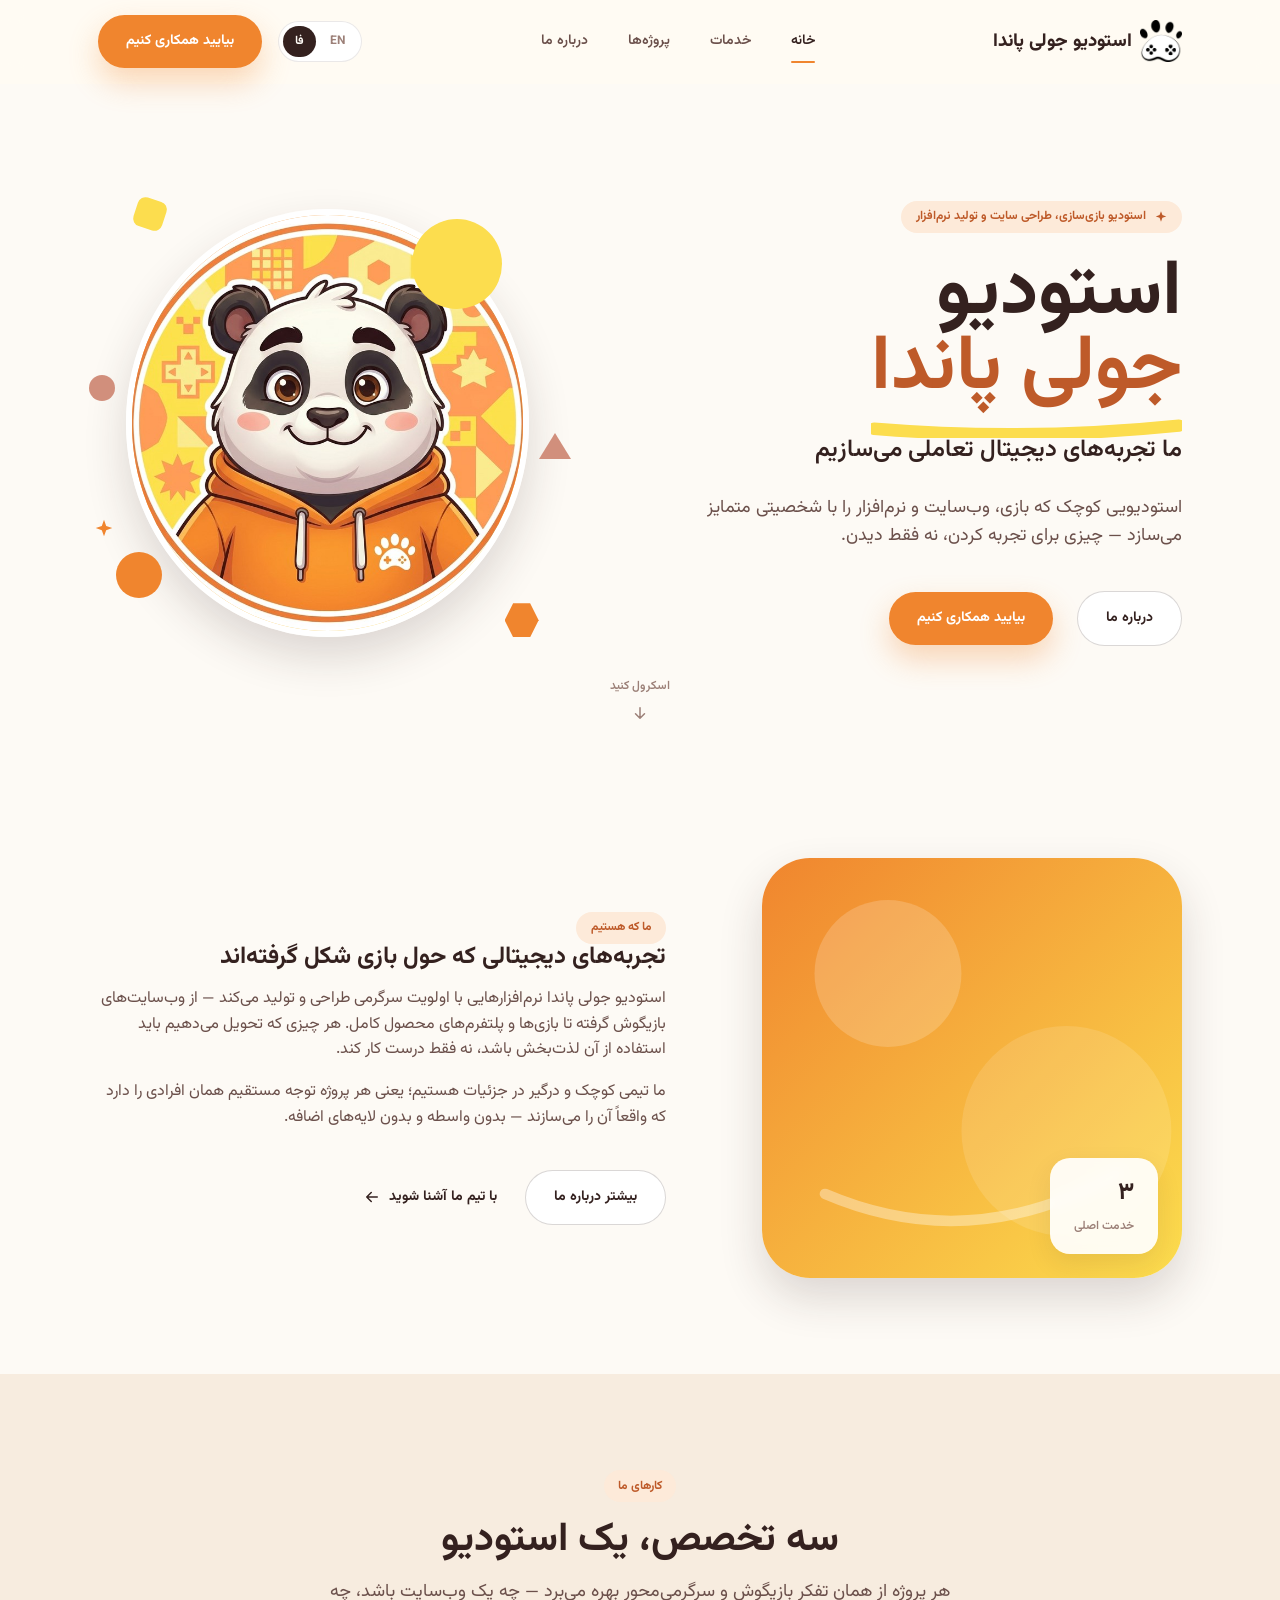
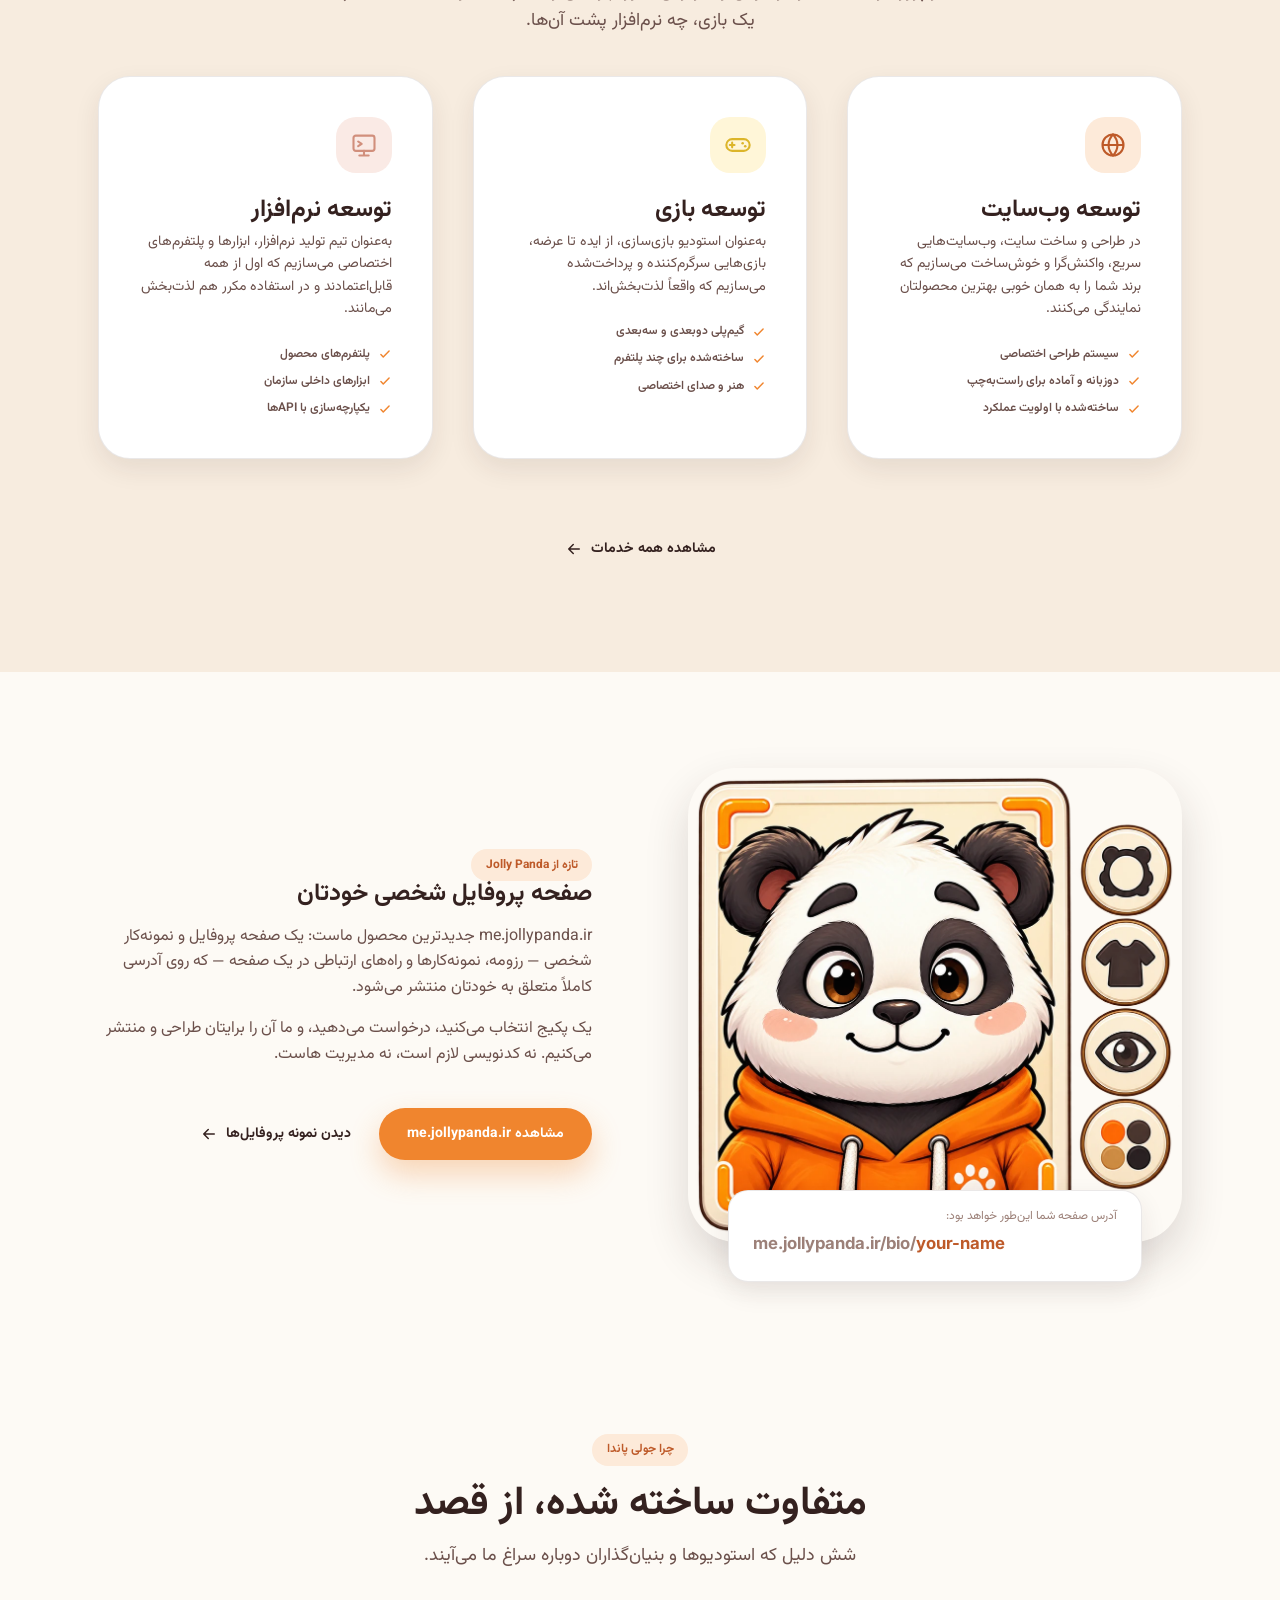
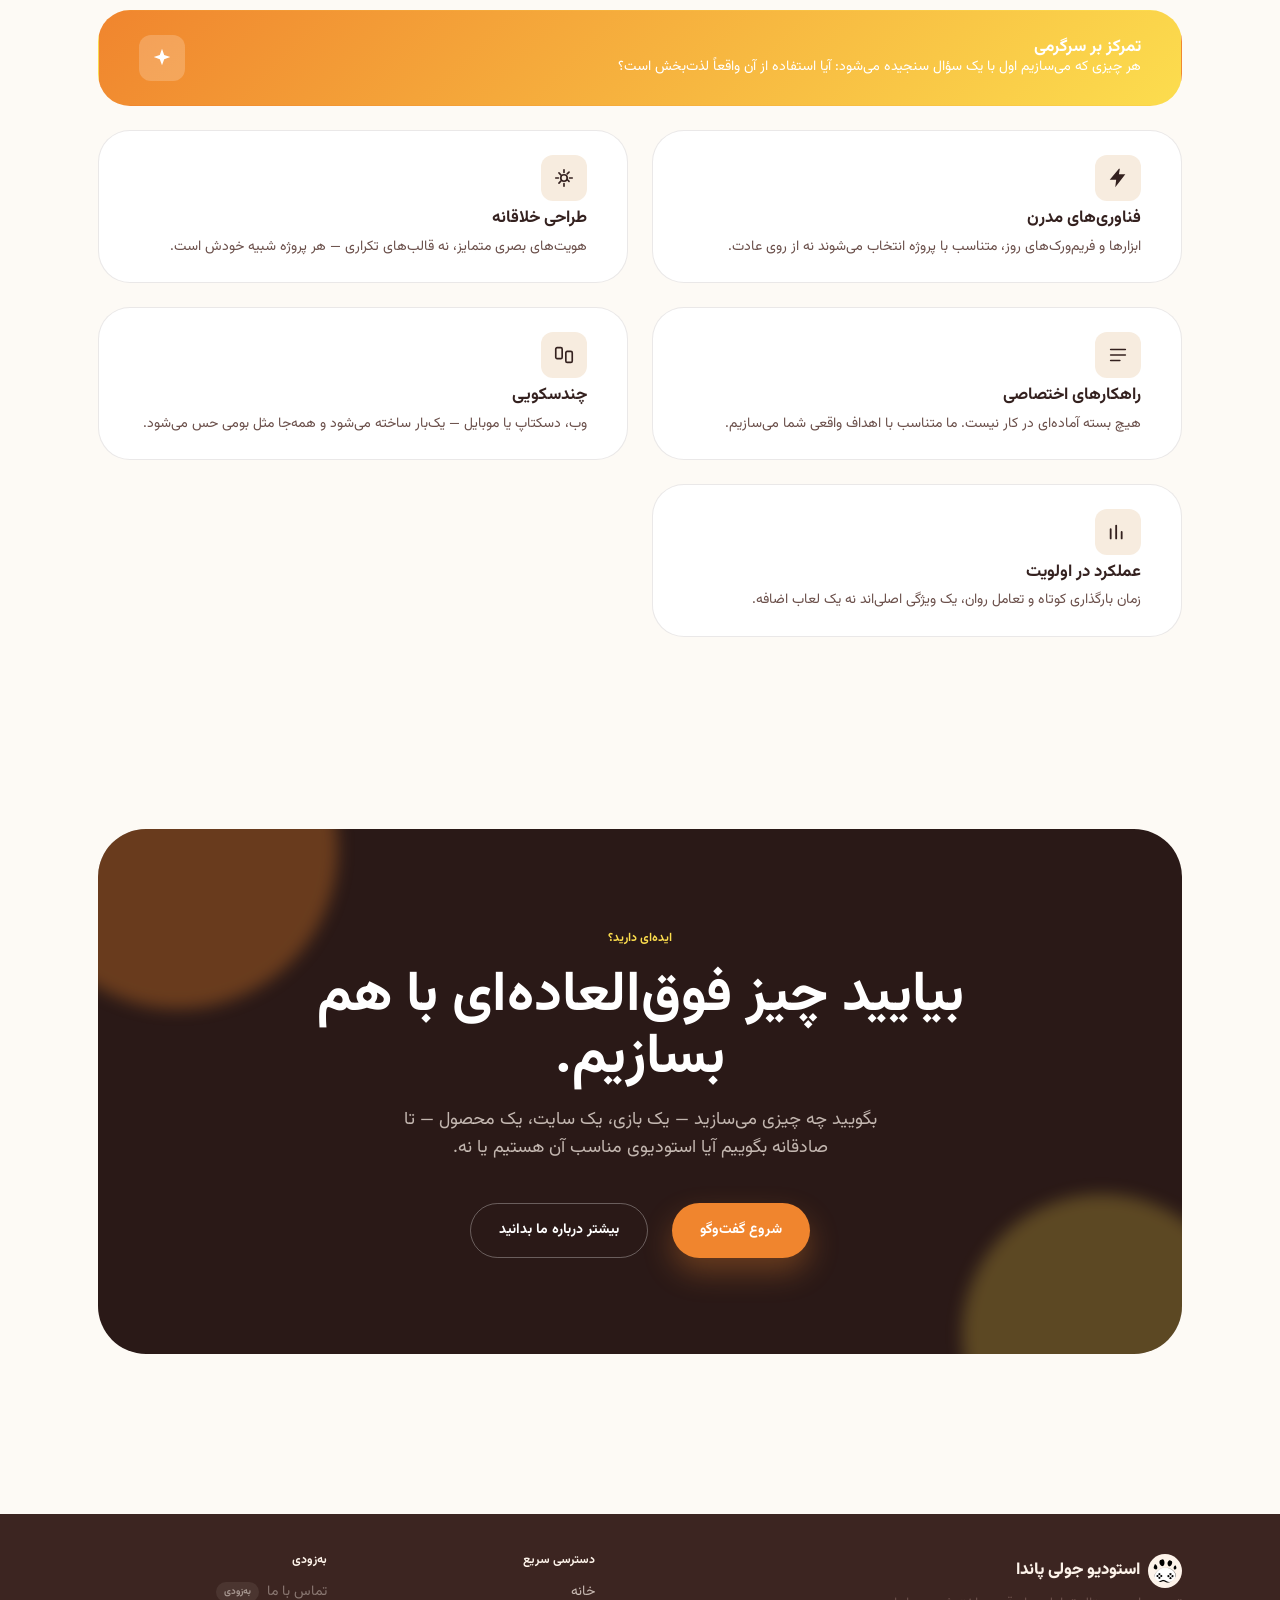
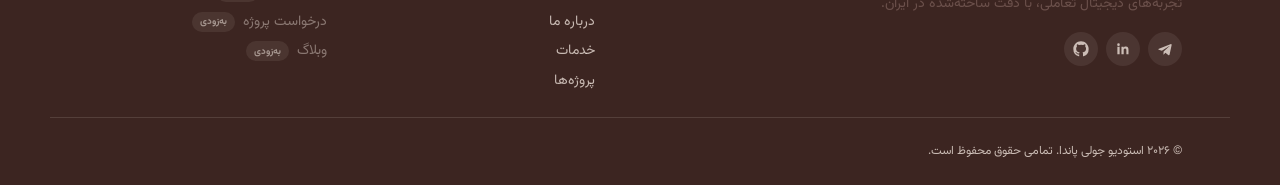
==== commit 24906e53: "feat(home): add me.jollypanda.ir spotlight section introducing the profile-page product" ====
--- a/fa/index.html
+++ b/fa/index.html
@@ -289,6 +289,36 @@
 </div>
 </div>
 </section>
+<!-- ============ PRODUCT SPOTLIGHT: ME.JOLLYPANDA.IR ============ -->
+<section class="section spotlight" id="me-profile">
+<div class="container spotlight__grid">
+<div class="spotlight__visual" data-reveal="">
+<img alt="ماسکوت Jolly Panda روی یک کارت پروفایل me.jollypanda.ir" class="spotlight__mascot" data-i18n-attr="alt:spotlight.imageAlt" decoding="async" height="959" loading="lazy" src="../assets/mascot/jolly-panda-hero-card.webp" width="1000"/>
+<div class="spotlight__url">
+<span class="spotlight__url-label" data-i18n="spotlight.urlLabel">آدرس صفحه شما این‌طور خواهد بود:</span>
+<div class="spotlight__url-mock" dir="ltr">
+<span class="spotlight__url-domain">me.jollypanda.ir/bio/</span><span class="spotlight__url-slug">your-name</span>
+</div>
+</div>
+</div>
+<div class="spotlight__body" data-reveal="">
+<span class="eyebrow" data-i18n="spotlight.eyebrow">تازه از Jolly Panda</span>
+<h2 class="section-heading section-heading--flush" data-i18n="spotlight.title">صفحه پروفایل شخصی خودتان</h2>
+<p data-i18n="spotlight.body1">me.jollypanda.ir جدیدترین محصول ماست: یک صفحه پروفایل و نمونه‌کار شخصی — رزومه، نمونه‌کارها و راه‌های ارتباطی در یک صفحه — که روی آدرسی کاملاً متعلق به خودتان منتشر می‌شود.</p>
+<p data-i18n="spotlight.body2">یک پکیج انتخاب می‌کنید، درخواست می‌دهید، و ما آن را برایتان طراحی و منتشر می‌کنیم. نه کدنویسی لازم است، نه مدیریت هاست.</p>
+<div class="spotlight__actions">
+<a class="btn btn-primary" data-i18n="spotlight.cta" href="https://me.jollypanda.ir/fa/" rel="noopener noreferrer" target="_blank">مشاهده me.jollypanda.ir</a>
+<a class="btn btn-ghost" href="https://me.jollypanda.ir/fa/bio/" rel="noopener noreferrer" target="_blank">
+<span data-i18n="spotlight.secondary">دیدن نمونه پروفایل‌ها</span>
+<span aria-hidden="true" class="dir-icon">
+<svg class="dir-icon__ltr" fill="none" viewbox="0 0 24 24"><path d="M5 12h14M13 6l6 6-6 6" stroke="currentColor" stroke-linecap="round" stroke-linejoin="round" stroke-width="2"></path></svg>
+<svg class="dir-icon__rtl" fill="none" viewbox="0 0 24 24"><path d="M19 12H5M11 6l-6 6 6 6" stroke="currentColor" stroke-linecap="round" stroke-linejoin="round" stroke-width="2"></path></svg>
+</span>
+</a>
+</div>
+</div>
+</div>
+</section>
 <!-- ============ WHY CHOOSE US ============ -->
 <section class="section">
 <div class="container">
--- a/css/style.css
+++ b/css/style.css
@@ -2710,3 +2710,120 @@
     grid-template-columns: 1.1fr 0.9fr;
   }
 }
+
+/* ---------- 15. 404 page ---------- */
+.notfound {
+  padding-top: calc(var(--nav-height) + var(--space-lg));
+  padding-bottom: var(--space-xl);
+  min-height: 70vh;
+  display: grid;
+  align-items: center;
+}
+
+.notfound__inner {
+  display: flex;
+  flex-direction: column;
+  align-items: center;
+  text-align: center;
+}
+
+.notfound__img {
+  width: min(100%, 360px);
+  height: auto;
+}
+
+.notfound__title {
+  font-size: var(--fs-h1);
+  line-height: var(--lh-tight);
+  margin-top: var(--space-xs);
+}
+
+.notfound__text {
+  max-width: 46ch;
+  margin-top: var(--space-xs);
+  font-size: var(--fs-lead);
+  color: var(--color-ink-soft);
+}
+
+.notfound__actions {
+  display: flex;
+  flex-wrap: wrap;
+  justify-content: center;
+  gap: var(--space-sm);
+  margin-top: var(--space-md);
+}
+
+@media (max-width: 600px) {
+  .notfound__actions .btn {
+    width: 100%;
+  }
+}
+
+/* ---------- 16. Product spotlight (me.jollypanda.ir) ---------- */
+.spotlight__grid {
+  display: grid;
+  gap: var(--space-2xl);
+  align-items: center;
+}
+
+.spotlight__visual {
+  position: relative;
+}
+
+.spotlight__mascot {
+  display: block;
+  width: 100%;
+  height: auto;
+  border-radius: var(--radius-xl);
+  box-shadow: var(--shadow-lift);
+}
+
+.spotlight__url {
+  position: absolute;
+  inset-inline: var(--space-lg);
+  bottom: calc(var(--space-lg) * -1);
+  background: var(--color-surface);
+  border: 1px solid var(--color-border);
+  border-radius: var(--radius-md);
+  padding: var(--space-sm) var(--space-md) var(--space-md);
+  box-shadow: var(--shadow-soft);
+}
+
+.spotlight__url-label {
+  display: block;
+  font-size: var(--fs-tiny);
+  color: var(--color-ink-faint);
+  margin-bottom: var(--space-3xs);
+}
+
+.spotlight__url-mock {
+  display: flex;
+  align-items: center;
+  flex-wrap: wrap;
+  font-family: var(--font-en);
+  font-size: clamp(0.85rem, 2.6vw, 1.05rem);
+  font-weight: 700;
+  direction: ltr;
+  unicode-bidi: isolate;
+}
+
+.spotlight__url-domain {
+  color: var(--color-ink-faint);
+}
+
+.spotlight__url-slug {
+  color: var(--color-orange-dark);
+}
+
+.spotlight__body p {
+  margin-top: var(--space-sm);
+}
+
+.spotlight__actions {
+  display: flex;
+  flex-wrap: wrap;
+  align-items: center;
+  gap: var(--space-md);
+  margin-top: var(--space-lg);
+}
+
--- a/css/responsive.css
+++ b/css/responsive.css
@@ -12,10 +12,19 @@
 }
 
 .nav__links {
-  position: fixed;
-  top: var(--nav-height);
+  /* absolute, not fixed: .site-header has backdrop-filter, which makes it
+     the containing block for fixed descendants per the CSS spec, so a
+     "fixed" menu here was actually positioned relative to the ~72px-tall
+     header (top: nav-height + bottom: 0 of THAT box = ~zero height), and
+     its content rendered outside that box with no background behind it.
+     Positioning it absolute against the header (which is itself
+     position: fixed, so it's a valid containing block) fixes this. */
+  position: absolute;
+  top: 100%;
   inset-inline: 0;
-  bottom: 0;
+  height: calc(100vh - var(--nav-height));
+  height: calc(100dvh - var(--nav-height));
+  overflow-y: auto;
   flex-direction: column;
   justify-content: flex-start;
   align-items: stretch;
@@ -77,6 +86,14 @@
   grid-template-columns: 1fr;
 }
 
+.spotlight__grid {
+  grid-template-columns: 1fr;
+}
+
+.spotlight__visual {
+  margin-bottom: var(--space-xl);
+}
+
 .services__grid {
   grid-template-columns: 1fr;
 }
@@ -195,6 +212,8 @@
 
   .nav__links {
     position: static;
+    height: auto;
+    overflow: visible;
     flex-direction: row;
     align-items: center;
     gap: var(--space-lg);
@@ -361,6 +380,14 @@
     grid-template-columns: 0.85fr 1.15fr;
   }
 
+  .spotlight__grid {
+    grid-template-columns: 1fr 1fr;
+  }
+
+  .spotlight__visual {
+    margin-bottom: 0;
+  }
+
   .services__grid {
     grid-template-columns: repeat(3, 1fr);
   }
